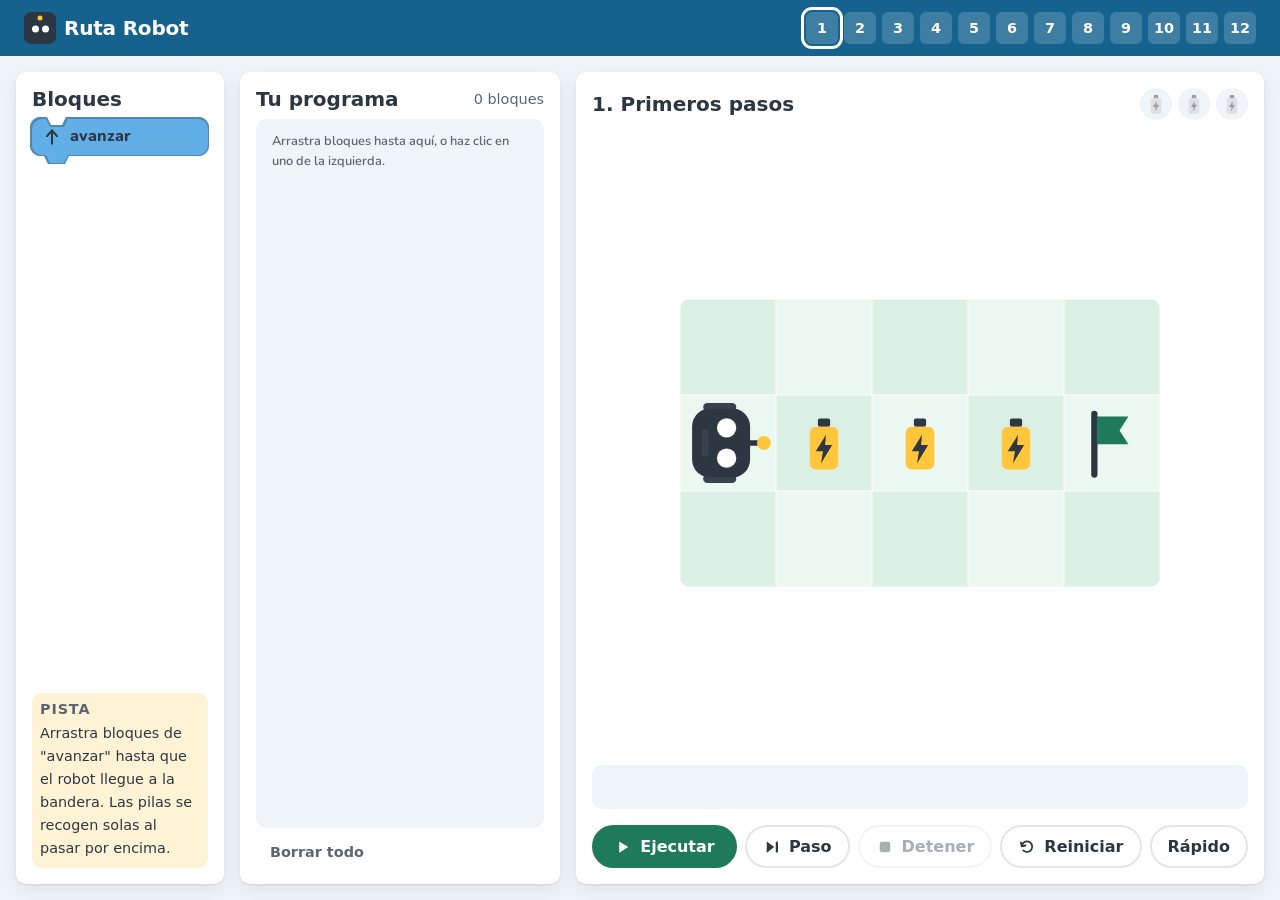
==== index.html @ 0d6e911e "Primera version de Ruta Robot Juego de programacion por bloques para 3o y 4o basico: el nino arma un" ====
<!doctype html>
<html lang="es-CL">
<head>
<meta charset="utf-8">
<meta name="viewport" content="width=device-width, initial-scale=1">
<title>Ruta Robot — robotes.org</title>
<meta name="description" content="Juego de programación por bloques para 3º y 4º básico: guía al robot hasta la bandera.">
<link rel="icon" href="assets/logo/favicon.svg" type="image/svg+xml">
<link rel="stylesheet" href="assets/tokens.css">
<link rel="stylesheet" href="styles.css">
</head>
<body>

<header class="topbar">
  <div class="brand">
    <svg class="brand-mark" viewBox="0 0 64 64" aria-hidden="true">
      <rect width="64" height="64" rx="14" fill="var(--game-ink)"/>
      <circle cx="23" cy="34" r="7" fill="var(--game-paper)"/>
      <circle cx="43" cy="34" r="7" fill="var(--game-paper)"/>
      <circle cx="32" cy="12" r="5" fill="var(--game-spark)"/>
    </svg>
    <span class="brand-name">Ruta Robot</span>
  </div>
  <nav class="levels" id="level-nav" aria-label="Niveles"></nav>
</header>

<main class="stage">

  <section class="panel palette-panel">
    <h2 class="panel-title">Bloques</h2>
    <div class="palette" id="palette"></div>
    <div class="hint">
      <h3 class="hint-title">Pista</h3>
      <p class="hint-text" id="hint"></p>
    </div>
  </section>

  <section class="panel program-panel">
    <h2 class="panel-title">
      Tu programa
      <span class="counter" id="counter"></span>
    </h2>
    <div class="program" id="program" aria-label="Programa del robot"></div>
    <button class="btn btn-quiet" id="clear-btn" type="button">Borrar todo</button>
  </section>

  <section class="panel board-panel">
    <h2 class="panel-title">
      <span id="level-title"></span>
      <span class="batteries" id="batteries"></span>
    </h2>
    <div class="board-wrap">
      <div class="board" id="board"></div>
    </div>
    <p class="status" id="status" role="status"></p>
    <div class="controls">
      <button class="btn btn-run" id="run-btn" type="button">
        <svg class="btn-icon" viewBox="0 0 24 24" aria-hidden="true"><path d="M7 4.5 L19 12 L7 19.5 Z"/></svg>
        Ejecutar
      </button>
      <button class="btn" id="step-btn" type="button" title="Ejecuta un bloque y espera">
        <svg class="btn-icon" viewBox="0 0 24 24" aria-hidden="true"><path d="M5 4.5 L15 12 L5 19.5 Z"/><rect x="17" y="4.5" width="3" height="15" rx="1.5"/></svg>
        Paso
      </button>
      <button class="btn" id="stop-btn" type="button" title="Detiene el robot donde va">
        <svg class="btn-icon" viewBox="0 0 24 24" aria-hidden="true"><rect x="5" y="5" width="14" height="14" rx="3"/></svg>
        Detener
      </button>
      <button class="btn" id="reset-btn" type="button" title="Devuelve el robot al inicio">
        <svg class="btn-icon" viewBox="0 0 24 24" aria-hidden="true" fill="none" stroke="currentColor" stroke-width="2.4" stroke-linecap="round" stroke-linejoin="round"><path d="M5 11 A7 7 0 1 1 7 16.5 M4 6 L5 11 L10 10"/></svg>
        Reiniciar
      </button>
      <button class="btn btn-speed" id="speed-btn" type="button" aria-pressed="false">Rápido</button>
    </div>
  </section>

</main>

<div class="overlay" id="overlay" hidden>
  <div class="dialog" role="dialog" aria-modal="true" aria-labelledby="dialog-title">
    <h2 class="dialog-title" id="dialog-title">¡Lo lograste!</h2>
    <div class="stars" id="dialog-stars"></div>
    <p class="dialog-text" id="dialog-text"></p>
    <div class="dialog-actions">
      <button class="btn btn-quiet" id="again-btn" type="button">Jugar de nuevo</button>
      <button class="btn btn-run" id="next-btn" type="button">Siguiente nivel</button>
    </div>
  </div>
</div>

<script src="src/levels.js"></script>
<script src="src/board.js"></script>
<script src="src/editor.js"></script>
<script src="src/runner.js"></script>
<script src="src/game.js"></script>
</body>
</html>
---- assets/tokens.css ----
/* robotes.org — tokens de marca v1
   Fuente de verdad de color, tipografía y espaciado.
   Copiar este archivo a cualquier repo nuevo antes de escribir CSS propio. */

:root {
  /* --- Color: marca --- */
  --rb-pizarra: #2c3742;      /* tinta institucional: titulares, texto, fondos oscuros */
  --rb-pizarra-alta: #38434f; /* superficie elevada sobre Pizarra: tarjetas, degradados, barras */
  --rb-azul-taller: #15628f;  /* primario de acción: links, botones, énfasis */
  --rb-amarillo-chispa: #ffc53d; /* acento. Nunca como texto sobre blanco */
  --rb-verde-bosque: #1e7a5a; /* apoyo: estados de éxito, naturaleza, datos */

  /* --- Color: neutros --- */
  --rb-blanco: #ffffff;
  --rb-papel: #f5f6f4;   /* fondo cálido por defecto de documentos */
  --rb-niebla: #e3e6e4;  /* bordes, separadores, superficies */
  --rb-grafito: #5b6670; /* texto secundario sobre fondos claros */
  --rb-bruma: #c3cad1;   /* texto secundario sobre fondos oscuros */
  --rb-carbon: #12181d;  /* texto sobre fondos claros cuando no se usa azul */

  /* --- Color: tintas de taller ---
     Sólo para material dirigido a los niños del taller: el juego, fichas de
     actividad, diplomas. No entran en material institucional ni comercial.
     Son la paleta de marca subida de luz, no colores nuevos: el azul sigue
     siendo el del lago y el naranja es el amarillo de la chispa encendido.
     Todas están medidas para llevar texto Pizarra encima (ver manual §3.7). */
  --rb-azul-juego: #62aee6;    /* elementos que el niño manipula: bloques de movimiento */
  --rb-naranja-juego: #ef8b3c; /* segunda familia de piezas: repeticiones, control */
  --rb-piedra: #5f7183;        /* obstáculos y muros; Pizarra es demasiado dura para un juego */

  /* Fondos pastel. Nunca llevan texto pequeño encima que no sea Pizarra o Grafito. */
  --rb-cielo: #dceefa;
  --rb-menta: #daf0e5;
  --rb-crema: #fff3d6;
  --rb-durazno: #ffe3ce;
  --rb-nube: #eef4f8;

  /* --- Roles semánticos (usar estos en el CSS de cada proyecto) --- */
  --rb-fondo: var(--rb-blanco);
  --rb-fondo-alt: var(--rb-papel);
  --rb-texto: var(--rb-pizarra);
  --rb-texto-suave: var(--rb-grafito);
  --rb-borde: var(--rb-niebla);
  --rb-link: var(--rb-azul-taller);
  --rb-acento: var(--rb-amarillo-chispa);

  /* --- Tipografía --- */
  --rb-font-titulo: "Space Grotesk", "Segoe UI", system-ui, -apple-system, sans-serif;
  --rb-font-texto: "Inter", "Segoe UI", system-ui, -apple-system, sans-serif;
  --rb-font-mono: "JetBrains Mono", "Cascadia Code", Consolas, monospace;

  /* Escala tipográfica (razón 1.25, base 16px) */
  --rb-text-xs: 0.8rem;
  --rb-text-sm: 0.9rem;
  --rb-text-base: 1rem;
  --rb-text-lg: 1.25rem;
  --rb-text-xl: 1.563rem;
  --rb-text-2xl: 1.953rem;
  --rb-text-3xl: 2.441rem;
  --rb-text-4xl: 3.052rem;

  --rb-leading-titulo: 1.15;
  --rb-leading-texto: 1.6;

  /* --- Espaciado (base 8px) --- */
  --rb-space-1: 0.5rem;
  --rb-space-2: 1rem;
  --rb-space-3: 1.5rem;
  --rb-space-4: 2rem;
  --rb-space-6: 3rem;
  --rb-space-8: 4rem;

  /* --- Forma --- */
  --rb-radio: 10px;      /* mismo radio que la cabeza del isotipo */
  --rb-radio-sm: 6px;
  --rb-borde-ancho: 1px;
  --rb-medida: 68ch;     /* ancho máximo de línea de lectura */
}

/* Modo oscuro: sólo para pantallas de proyección y presentaciones.
   Los documentos impresos usan siempre el modo claro. */
@media (prefers-color-scheme: dark) {
  :root {
    --rb-fondo: var(--rb-pizarra);
    --rb-fondo-alt: var(--rb-pizarra-alta);
    --rb-texto: #eef2f5;
    --rb-texto-suave: var(--rb-bruma);
    --rb-borde: #45515d;
    --rb-link: #7cc0e8; /* el azul taller no tiene contraste suficiente sobre pizarra */
  }
}
---- styles.css ----
/* Ruta Robot — all the styles for the game.
   Colours come from assets/tokens.css. No hex values live here: a colour that is
   missing is added to ~/marca/assets/tokens.css first and copied over.

   This page uses the "tintas de taller" family (`~/marca/manual/03-color.md` §3.7),
   the pastel side of the brand reserved for material aimed at the children. The rule
   that comes with it: text on those tints is always Pizarra, never white — they are
   light, and white on them does not clear 2.5:1.

   The page is pinned light on purpose. It is projected and played in a classroom, and a
   child's laptop set to dark mode should not repaint the board (same reason as
   `website`, §3.6). That is why this file aliases the raw tokens instead of the semantic
   --rb-fondo / --rb-texto roles, which flip with prefers-color-scheme. */

/* Nunito, self-hosted: rounded and made for children's reading, and the closest thing
   to how a Scratch block feels. It is a variable font, so this one 39 KB file covers
   every weight. Only the latin subset ships — the unicode-range below sends anything
   outside it to the fallback stack instead of downloading more.

   Self-hosted and not from a CDN on purpose: this game has to open from a pendrive in a
   school with no connection. Licence in assets/fonts/OFL.txt (SIL OFL). */
@font-face {
  font-family: 'Nunito';
  font-style: normal;
  font-weight: 400 900;
  font-display: swap;
  src: url('assets/fonts/nunito-latin.woff2') format('woff2');
  unicode-range: U+0000-00FF, U+0131, U+0152-0153, U+02BB-02BC, U+02C6, U+02DA, U+02DC,
    U+0304, U+0308, U+0329, U+2000-206F, U+20AC, U+2122, U+2191, U+2193, U+2212, U+2215,
    U+FEFF, U+FFFD;
}

:root {
  /* Blocks only. The rest of the page keeps the brand's own type stack. */
  --game-font-block: 'Nunito', var(--rb-font-titulo);

  --game-ink: var(--rb-pizarra);
  --game-ink-soft: var(--rb-pizarra-alta);
  --game-muted: var(--rb-grafito);

  --game-page: var(--rb-nube);
  --game-surface: var(--rb-blanco);
  --game-line: var(--rb-niebla);
  --game-chrome: var(--rb-azul-taller);

  --game-move: var(--rb-azul-juego);      /* movement blocks */
  --game-loop: var(--rb-naranja-juego);   /* repeat blocks */

  /* Each piece is outlined in its own colour taken down towards Pizarra. Derived with
     color-mix instead of two more hand-written hex values, so the outline follows the
     block colour if the tokens ever change. A browser too old for color-mix simply
     draws no outline, which is a fine thing to lose. */
  --edge-move: color-mix(in srgb, var(--rb-azul-juego) 68%, var(--rb-pizarra));
  --edge-loop: color-mix(in srgb, var(--rb-naranja-juego) 68%, var(--rb-pizarra));
  --game-wall: var(--rb-piedra);
  --game-floor: var(--rb-menta);
  --game-spark: var(--rb-amarillo-chispa);
  --game-go: var(--rb-verde-bosque);

  --game-topbar: 3.5rem;
  --game-shadow: 0 1px 2px rgba(18, 24, 29, .1), 0 6px 18px rgba(18, 24, 29, .07);

  /* Puzzle-piece geometry. `notch-top` and `notch-bottom` are the left edge of the
     bump; they differ only on a `repetir` head, whose bump has to line up with the
     blocks indented inside it. */
  --notch-h: 8px;
  --notch-top: 14px;
  --notch-bottom: 14px;
  --piece-radius: 10px;

  /* `polygon()` draws straight lines only, so a rounded corner is three extra points
     along the quarter circle — at 22.5°, 45° and 67.5°. These are the offsets from the
     corner, as fractions of the radius: 1-cos(a) and 1-sin(a). Used in pairs, one as x
     and the other as y, they trace an arc smooth enough that nobody sees the seams. */
  --r1: calc(var(--piece-radius) * .0761);
  --r2: calc(var(--piece-radius) * .2929);
  --r3: calc(var(--piece-radius) * .6173);
}

* { box-sizing: border-box; }

html, body { height: 100%; margin: 0; }

body {
  display: flex;
  flex-direction: column;
  background: var(--game-page);
  color: var(--game-ink);
  font-family: var(--rb-font-texto);
  font-size: var(--rb-text-base);
  line-height: var(--rb-leading-texto);
  -webkit-font-smoothing: antialiased;
}

h2, h3 {
  font-family: var(--rb-font-titulo);
  line-height: var(--rb-leading-titulo);
  margin: 0;
}

/* ---------- top bar ---------- */

.topbar {
  flex: none;
  height: var(--game-topbar);
  display: flex;
  align-items: center;
  gap: var(--rb-space-3);
  padding: 0 var(--rb-space-3);
  background: var(--game-chrome);
  color: var(--rb-blanco);
}

.brand { display: flex; align-items: center; gap: var(--rb-space-1); }

.brand-mark {
  width: 2rem;
  height: 2rem;
  /* The plate sits on Azul Taller, where the brand's own Pizarra would go muddy. */
  --game-ink: var(--rb-pizarra);
  --game-paper: var(--rb-blanco);
}

.brand-name {
  font-family: var(--rb-font-titulo);
  font-size: var(--rb-text-lg);
  font-weight: 700;
  letter-spacing: -.01em;
}

.levels { display: flex; flex-wrap: wrap; gap: .375rem; margin-left: auto; }

.level-btn {
  width: 2rem;
  height: 2rem;
  border: 0;
  border-radius: var(--rb-radio-sm);
  background: rgba(255, 255, 255, .18);
  color: var(--rb-blanco);
  font-family: var(--rb-font-titulo);
  font-size: var(--rb-text-sm);
  font-weight: 700;
  cursor: pointer;
}

.level-btn:hover:not(:disabled) { background: rgba(255, 255, 255, .34); }
.level-btn.is-done { background: var(--rb-blanco); color: var(--game-chrome); }
/* Yellow means reward, so it belongs to the levels finished with all three batteries. */
.level-btn.is-perfect { background: var(--game-spark); color: var(--game-ink); }
.level-btn.is-current { outline: 3px solid var(--rb-blanco); outline-offset: 2px; }
.level-btn.is-locked { opacity: .35; cursor: not-allowed; }

/* ---------- layout ---------- */

.stage {
  flex: 1;
  min-height: 0;
  display: grid;
  grid-template-columns: 13rem 20rem 1fr;
  gap: var(--rb-space-2);
  padding: var(--rb-space-2);
}

.panel {
  min-height: 0;
  display: flex;
  flex-direction: column;
  gap: var(--rb-space-1);
  background: var(--game-surface);
  border-radius: var(--rb-radio);
  padding: var(--rb-space-2);
  box-shadow: var(--game-shadow);
}

.panel-title {
  display: flex;
  align-items: center;
  gap: var(--rb-space-1);
  font-size: var(--rb-text-lg);
}

.counter {
  margin-left: auto;
  font-family: var(--rb-font-texto);
  font-size: var(--rb-text-sm);
  font-weight: 400;
  color: var(--game-muted);
}

.counter.is-full { color: var(--game-loop); font-weight: 700; }

/* Battery pips beside the level name: three empty sockets that fill as they are
   collected. They have to read as "three to find" from across the room, so the empty
   state is a visible socket, not a faded icon. */
.batteries { margin-left: auto; display: flex; gap: .375rem; }

.pip-slot {
  width: 2rem;
  height: 2rem;
  display: grid;
  place-items: center;
  border-radius: 50%;
  background: var(--game-page);
  transition: background .25s ease, transform .25s ease;
}

.pip-slot .pip {
  width: 1.5rem;
  height: 1.5rem;
  display: block;
  opacity: .45;
  filter: grayscale(1);
  transition: opacity .25s ease, filter .25s ease;
}

.pip-slot.is-on { background: var(--rb-crema); transform: scale(1.06); }
.pip-slot.is-on .pip { opacity: 1; filter: none; }

/* ---------- blocks ---------- */

.palette { display: flex; flex-direction: column; gap: .625rem; }

/* Palette pieces are loose parts, not a stack: they keep their bump but not the
   negative margin that makes blocks in the program click into each other. */
.palette .block { margin-bottom: 0; }

/* Every block is cut to a puzzle-piece silhouette: a notch on top and a bump below,
   so a stack reads as pieces that click together the way Scratch does. The bump lives
   inside the box (that is what the extra bottom padding is for) and the negative
   bottom margin pulls the next block up until its notch swallows it.

   The shape and its colour live on the `.piece` layers behind the text, not on the block
   itself. A `border` cannot work here — clip-path cuts it off along with everything else
   — so the outline is four chained drop-shadows that follow the cut silhouette.
   `z-index: 0` gives the block its own stacking context so the piece stays above the
   panel background instead of falling behind it. */
.block {
  position: relative;
  z-index: 0;
  display: flex;
  align-items: center;
  gap: .5rem;
  width: 100%;
  padding: .5rem .625rem calc(.5rem + var(--notch-h));
  margin-bottom: calc(var(--notch-h) * -1);
  border: 0;
  background: transparent;
  --piece-color: var(--game-move);
  --piece-edge: var(--edge-move);
  color: var(--game-ink);
  font-family: var(--game-font-block);
  font-size: var(--rb-text-base);
  font-weight: 800;
  line-height: 1.2;
  text-align: left;
  cursor: grab;
  touch-action: none;              /* pointer events drive the drag, not scrolling */
  user-select: none;
}

/* The outline layer. CSS applies clip-path *after* filter, so these have to be two
   elements: put both on one and the silhouette clips away its own outline. */
.piece {
  position: absolute;
  inset: 0;
  z-index: -1;
  filter:
    drop-shadow(1.5px 0 0 var(--piece-edge))
    drop-shadow(-1.5px 0 0 var(--piece-edge))
    drop-shadow(0 1.5px 0 var(--piece-edge))
    drop-shadow(0 -1.5px 0 var(--piece-edge));
}

.piece-face {
  position: absolute;
  inset: 0;
  background: var(--piece-color);
}

/* The head and the foot are two ends of one C, so neither draws the edge that faces the
   body — otherwise a dark line cuts across the middle of the piece. */
.block-head > .piece {
  filter:
    drop-shadow(1.5px 0 0 var(--piece-edge))
    drop-shadow(-1.5px 0 0 var(--piece-edge))
    drop-shadow(0 -1.5px 0 var(--piece-edge));
}

.block-foot > .piece {
  filter:
    drop-shadow(1.5px 0 0 var(--piece-edge))
    drop-shadow(-1.5px 0 0 var(--piece-edge))
    drop-shadow(0 1.5px 0 var(--piece-edge));
}

.block > .piece > .piece-face {
  clip-path: polygon(
    /* top-left corner */
    0 var(--piece-radius),
    var(--r1) var(--r3),
    var(--r2) var(--r2),
    var(--r3) var(--r1),
    var(--piece-radius) 0,
    /* the notch this block's neighbour above drops its bump into */
    var(--notch-top) 0,
    calc(var(--notch-top) + 4px) var(--notch-h),
    calc(var(--notch-top) + 18px) var(--notch-h),
    calc(var(--notch-top) + 22px) 0,
    /* top-right corner */
    calc(100% - var(--piece-radius)) 0,
    calc(100% - var(--r3)) var(--r1),
    calc(100% - var(--r2)) var(--r2),
    calc(100% - var(--r1)) var(--r3),
    100% var(--piece-radius),
    /* bottom-right corner */
    100% calc(100% - var(--notch-h) - var(--piece-radius)),
    calc(100% - var(--r1)) calc(100% - var(--notch-h) - var(--r3)),
    calc(100% - var(--r2)) calc(100% - var(--notch-h) - var(--r2)),
    calc(100% - var(--r3)) calc(100% - var(--notch-h) - var(--r1)),
    calc(100% - var(--piece-radius)) calc(100% - var(--notch-h)),
    /* the bump */
    calc(var(--notch-bottom) + 22px) calc(100% - var(--notch-h)),
    calc(var(--notch-bottom) + 18px) 100%,
    calc(var(--notch-bottom) + 4px) 100%,
    var(--notch-bottom) calc(100% - var(--notch-h)),
    /* bottom-left corner */
    var(--piece-radius) calc(100% - var(--notch-h)),
    var(--r3) calc(100% - var(--notch-h) - var(--r1)),
    var(--r2) calc(100% - var(--notch-h) - var(--r2)),
    var(--r1) calc(100% - var(--notch-h) - var(--r3)),
    0 calc(100% - var(--notch-h) - var(--piece-radius))
  );
}

.block-loop { --piece-color: var(--game-loop); --piece-edge: var(--edge-loop); }
.block:active { cursor: grabbing; }
.block.is-source:hover { filter: brightness(1.06); }

.block-icon {
  flex: none;
  width: 1.25rem;
  height: 1.25rem;
  fill: none;
  stroke: currentColor;
  stroke-width: 2.4;
  stroke-linecap: round;
  stroke-linejoin: round;
}

.block-label { flex: 1; }
.block-label-tail { flex: none; }

.block-remove {
  flex: none;
  width: 1.25rem;
  height: 1.25rem;
  padding: 0;
  border: 0;
  border-radius: 50%;
  background: rgba(18, 24, 29, .16);
  color: inherit;
  font-size: var(--rb-text-sm);
  font-weight: 700;
  line-height: 1;
  cursor: pointer;
  opacity: 0;
}

.block:hover > .block-remove,
.block:hover > .block-head > .block-remove { opacity: 1; }
.block-remove:hover { background: rgba(18, 24, 29, .3); }

/* `repeat` is drawn as a head, an indented body and a foot — the C shape of Scratch.
   The head's bump is pushed right so it lands over the blocks nested inside. */
.block-container {
  display: block;
  padding: 0;
  margin-bottom: calc(var(--notch-h) * -1);
  background: transparent;
}

/* The C is three pieces, so the shape layers belong to the head and the foot. The
   container itself draws nothing — and must not swallow their `absolute` positioning. */
.block-container > .piece { display: none; }

.block-head {
  position: relative;
  z-index: 0;
  display: flex;
  align-items: center;
  gap: .5rem;
  padding: .5rem .625rem;
  background: transparent;
  font-family: var(--game-font-block);
  font-weight: 800;
}

.block-head > .piece > .piece-face {
  clip-path: polygon(
    0 var(--piece-radius),
    var(--r1) var(--r3),
    var(--r2) var(--r2),
    var(--r3) var(--r1),
    var(--piece-radius) 0,
    var(--notch-top) 0,
    calc(var(--notch-top) + 4px) var(--notch-h),
    calc(var(--notch-top) + 18px) var(--notch-h),
    calc(var(--notch-top) + 22px) 0,
    calc(100% - var(--piece-radius)) 0,
    calc(100% - var(--r3)) var(--r1),
    calc(100% - var(--r2)) var(--r2),
    calc(100% - var(--r1)) var(--r3),
    100% var(--piece-radius),
    100% 100%,
    0 100%
  );
}

/* The body is a plain rectangle, so here the outline can be a real border. Only the
   sides: the head and the foot close the shape above and below. */
.block-body {
  min-height: 2.5rem;
  padding: .5rem .25rem .25rem 1rem;
  background: var(--piece-color);
  border-left: 1.5px solid var(--piece-edge);
  border-right: 1.5px solid var(--piece-edge);
  display: flex;
  flex-direction: column;
}

.block-foot {
  position: relative;
  z-index: 0;
  height: 1.125rem;
  background: transparent;
}

.block-foot > .piece > .piece-face {
  clip-path: polygon(
    0 0,
    100% 0,
    100% calc(100% - var(--notch-h) - var(--piece-radius)),
    calc(100% - var(--r1)) calc(100% - var(--notch-h) - var(--r3)),
    calc(100% - var(--r2)) calc(100% - var(--notch-h) - var(--r2)),
    calc(100% - var(--r3)) calc(100% - var(--notch-h) - var(--r1)),
    calc(100% - var(--piece-radius)) calc(100% - var(--notch-h)),
    calc(var(--notch-bottom) + 22px) calc(100% - var(--notch-h)),
    calc(var(--notch-bottom) + 18px) 100%,
    calc(var(--notch-bottom) + 4px) 100%,
    var(--notch-bottom) calc(100% - var(--notch-h)),
    var(--piece-radius) calc(100% - var(--notch-h)),
    var(--r3) calc(100% - var(--notch-h) - var(--r1)),
    var(--r2) calc(100% - var(--notch-h) - var(--r2)),
    var(--r1) calc(100% - var(--notch-h) - var(--r3)),
    0 calc(100% - var(--notch-h) - var(--piece-radius))
  );
}

.block-empty, .program-empty {
  margin: 0;
  padding: .25rem .5rem;
  color: var(--game-ink);
  font-family: var(--game-font-block);
  font-size: var(--rb-text-xs);
  font-weight: 600;
  opacity: .7;
}

.program-empty { color: var(--game-muted); opacity: 1; }

.times {
  flex: none;
  display: flex;
  align-items: center;
  gap: .25rem;
  padding: .125rem;
  border-radius: 999px;
  background: rgba(255, 255, 255, .5);
}

.times-btn {
  width: 1.375rem;
  height: 1.375rem;
  padding: 0;
  border: 0;
  border-radius: 50%;
  background: rgba(255, 255, 255, .75);
  color: var(--game-ink);
  font-size: var(--rb-text-base);
  font-weight: 700;
  line-height: 1;
  cursor: pointer;
}

.times-btn:hover { background: var(--rb-blanco); }

.times-value {
  min-width: 1.25rem;
  text-align: center;
  font-family: var(--rb-font-mono);
  font-size: var(--rb-text-base);
  font-weight: 700;
}

/* ---------- program ---------- */

.program {
  flex: 1;
  min-height: 0;
  overflow-y: auto;
  display: flex;
  flex-direction: column;
  padding: .5rem .5rem calc(.5rem + var(--notch-h));
  border-radius: var(--rb-radio);
  background: var(--game-page);
}

.program.is-locked, .palette.is-locked { opacity: .8; pointer-events: none; }
.block.is-dragging { opacity: .3; }

/* clip-path cuts off outlines and box-shadows, so the running piece is marked with a
   drop-shadow halo, which follows the silhouette instead of the box. */
@keyframes piece-glow {
  0%, 100% { filter: drop-shadow(0 0 2px var(--game-spark)) drop-shadow(0 0 5px var(--game-spark)); }
  50% { filter: drop-shadow(0 0 3px var(--game-spark)) drop-shadow(0 0 10px var(--game-spark)) brightness(1.08); }
}

.block.is-running { animation: piece-glow .9s ease-in-out infinite; }
.block.is-running > .block-head { filter: brightness(1.08); }

.drag-ghost {
  position: fixed;
  z-index: 20;
  width: 11rem;
  margin: 0;
  transform: translate(-50%, -50%) rotate(-3deg);
  filter: drop-shadow(0 6px 10px rgba(18, 24, 29, .3));
  pointer-events: none;
  opacity: .95;
}

/* Negative margins cancel its own height: the indicator marks a position without
   taking up space, so nothing below it shifts while the block is being dragged. */
.drop-line {
  height: 6px;
  margin: -3px 0;
  border-radius: 3px;
  background: var(--game-ink);
}

/* ---------- board ---------- */

.board-panel { gap: var(--rb-space-2); }

.board-wrap {
  flex: 1;
  min-height: 0;
  display: grid;
  place-items: center;
}

.board {
  position: relative;
  --cell: 3rem;
  width: calc(var(--cell) * var(--cols));
  height: calc(var(--cell) * var(--rows));
  padding: 0;
  border-radius: var(--rb-radio);
  background: var(--game-floor);
}

.floor {
  display: grid;
  grid-template-columns: repeat(var(--cols), var(--cell));
  grid-template-rows: repeat(var(--rows), var(--cell));
  border-radius: inherit;
  overflow: hidden;
}

/* One floor colour, checkered only in lightness. Two different hues read as two
   different terrains, and a child asks whether the blue squares are water. */
.cell { border: 1px solid rgba(255, 255, 255, .5); }
.cell-alt { background: rgba(255, 255, 255, .45); }

/* Rounded walls read as building blocks rather than as holes in the floor. */
.cell-wall {
  background: var(--game-wall);
  border: 2px solid var(--game-floor);
  border-radius: 6px;
}

.sprite {
  position: absolute;
  top: 0;
  left: 0;
  width: var(--cell);
  height: var(--cell);
  transform: translate(calc(var(--x) * var(--cell)), calc(var(--y) * var(--cell)));
}

.sprite svg { width: 100%; height: 100%; display: block; }

/* Padding goes on the svg, never on the .sprite: a percentage padding resolves against
   the *board's* width, so 12% on a sprite was wider than a whole cell and collapsed the
   drawing to nothing. That is how the batteries went missing. */
.goal svg { padding: 8%; }
.battery svg { padding: 16%; }

.robot { z-index: 3; transition: transform .3s ease-in-out; }

.robot-inner {
  width: 100%;
  height: 100%;
  transform: rotate(var(--spin, 0deg));
  transition: transform .3s ease-in-out;
}

.robot-svg { padding: 4%; }
.robot-body { fill: var(--game-ink); }
.robot-wheel { fill: var(--game-ink-soft); }
.robot-eye { fill: var(--rb-blanco); }
.robot-mouth { fill: var(--game-ink-soft); }
.robot-spark { fill: var(--game-spark); }
.robot-antenna { stroke: var(--game-ink); }

/* -Y in the robot's own rotated frame is always "forward", whatever the heading. */
@keyframes robot-bump {
  0%, 100% { transform: rotate(var(--spin, 0deg)) translateY(0); }
  45% { transform: rotate(var(--spin, 0deg)) translateY(-22%); }
}

.robot.is-bumping .robot-inner { animation: robot-bump .38s ease-out; }

@keyframes robot-cheer {
  0%, 100% { transform: rotate(var(--spin, 0deg)) scale(1); }
  40% { transform: rotate(var(--spin, 0deg)) scale(1.16); }
}

.robot.is-happy .robot-inner { animation: robot-cheer .5s ease-in-out 2; }

.goal { z-index: 1; }
.goal-pole { stroke: var(--game-ink); }
.goal-cloth { fill: var(--game-go); }
.goal.is-reached .goal-cloth { fill: var(--game-spark); }

.battery { z-index: 2; transition: transform .25s ease, opacity .25s ease; }
.battery-body { fill: var(--game-spark); }
.battery-cap { fill: var(--game-ink); }
.battery-bolt { fill: var(--game-ink); }

.battery.is-taken {
  transform: translate(calc(var(--x) * var(--cell)), calc(var(--y) * var(--cell))) scale(.2);
  opacity: 0;
}

/* ---------- controls ---------- */

.controls { display: flex; gap: var(--rb-space-1); flex-wrap: wrap; }

.btn {
  display: inline-flex;
  align-items: center;
  justify-content: center;
  gap: .5rem;
  padding: .625rem 1rem;
  border: 2px solid var(--game-line);
  border-radius: 999px;
  background: var(--game-surface);
  color: var(--game-ink);
  font-family: var(--rb-font-titulo);
  font-size: var(--rb-text-base);
  font-weight: 700;
  cursor: pointer;
}

.btn:hover:not(:disabled) { border-color: var(--game-ink); }
.btn:disabled { opacity: .4; cursor: not-allowed; }

.btn-icon { width: 1.125rem; height: 1.125rem; flex: none; fill: currentColor; }
#stop-btn:not(:disabled) .btn-icon { fill: var(--rb-naranja-juego); }
/* The reset arrow is drawn as a stroke, and the fill above would flood the arc. */
#reset-btn .btn-icon { fill: none; }

.btn-run {
  flex: 1;
  background: var(--game-go);
  border-color: var(--game-go);
  color: var(--rb-blanco);
}

.btn-run:hover:not(:disabled) { filter: brightness(1.1); border-color: var(--game-go); }

.btn-quiet {
  align-self: flex-start;
  padding: .375rem .75rem;
  border-color: transparent;
  font-size: var(--rb-text-sm);
  color: var(--game-muted);
}

.status {
  min-height: 2.75rem;
  margin: 0;
  padding: .5rem .75rem;
  border-radius: var(--rb-radio);
  background: var(--game-page);
  color: var(--game-muted);
  font-size: var(--rb-text-sm);
}

.status-warn { background: var(--rb-durazno); color: var(--game-ink); font-weight: 600; }
.status-win { background: var(--rb-menta); color: var(--game-ink); font-weight: 600; }

/* ---------- hint ---------- */

.hint {
  margin-top: auto;
  padding: var(--rb-space-1);
  border-radius: var(--rb-radio);
  background: var(--rb-crema);
}

.hint-title {
  font-size: var(--rb-text-sm);
  text-transform: uppercase;
  letter-spacing: .06em;
  color: var(--game-muted);
}

.hint-text { margin: .25rem 0 0; font-size: var(--rb-text-sm); }

/* ---------- win dialog ---------- */

.overlay {
  position: fixed;
  inset: 0;
  z-index: 30;
  display: grid;
  place-items: center;
  padding: var(--rb-space-2);
  background: rgba(18, 24, 29, .5);
}

.overlay[hidden] { display: none; }

.dialog {
  width: min(26rem, 100%);
  padding: var(--rb-space-4);
  border-radius: var(--rb-radio);
  background: var(--game-surface);
  box-shadow: var(--game-shadow);
  text-align: center;
}

.dialog-title { font-size: var(--rb-text-2xl); }

.stars { display: flex; justify-content: center; gap: .5rem; margin: var(--rb-space-2) 0; }
.star { width: 3rem; height: 3rem; fill: var(--game-line); }
.star.is-on { fill: var(--game-spark); }

.dialog-text { margin: 0 0 var(--rb-space-3); color: var(--game-muted); }
.dialog-actions { display: flex; gap: var(--rb-space-1); justify-content: center; }

/* ---------- narrow screens ---------- */

@media (max-width: 60rem) {
  body { height: auto; }
  .stage { grid-template-columns: 1fr; }
  .palette { flex-direction: row; flex-wrap: wrap; }
  .palette .block { width: auto; flex: 1 1 8rem; }
  .program { min-height: 12rem; }
  .board-wrap { min-height: 16rem; }
}

@media (prefers-reduced-motion: reduce) {
  .robot, .robot-inner, .battery, .pip-slot { transition-duration: .01ms; }
  .robot.is-bumping .robot-inner,
  .robot.is-happy .robot-inner,
  .block.is-running { animation: none; }
  .block.is-running { filter: drop-shadow(0 0 4px var(--game-spark)); }
}
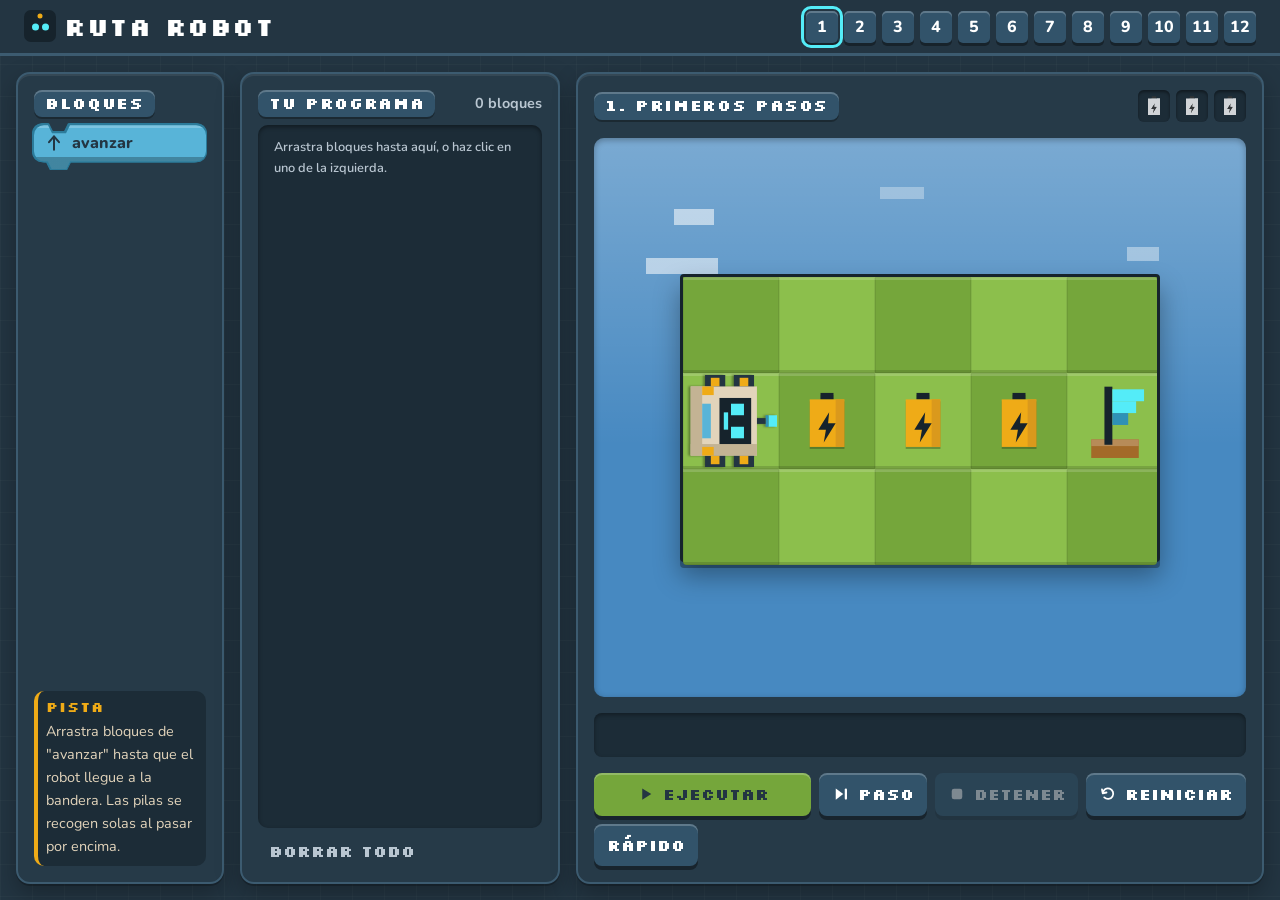
==== commit a478907b: "Viste el juego con el concepto de Rovi Aplica el concept art de assets/rovi-concept.png: mundo de cu" ====
--- a/index.html
+++ b/index.html
@@ -27,7 +27,7 @@
 <main class="stage">
 
   <section class="panel palette-panel">
-    <h2 class="panel-title">Bloques</h2>
+    <h2 class="panel-title"><span class="chip">Bloques</span></h2>
     <div class="palette" id="palette"></div>
     <div class="hint">
       <h3 class="hint-title">Pista</h3>
@@ -37,7 +37,7 @@
 
   <section class="panel program-panel">
     <h2 class="panel-title">
-      Tu programa
+      <span class="chip">Tu programa</span>
       <span class="counter" id="counter"></span>
     </h2>
     <div class="program" id="program" aria-label="Programa del robot"></div>
@@ -46,7 +46,7 @@
 
   <section class="panel board-panel">
     <h2 class="panel-title">
-      <span id="level-title"></span>
+      <span class="chip" id="level-title"></span>
       <span class="batteries" id="batteries"></span>
     </h2>
     <div class="board-wrap">
--- a/styles.css
+++ b/styles.css
@@ -1,16 +1,28 @@
 /* Ruta Robot — all the styles for the game.
-   Colours come from assets/tokens.css. No hex values live here: a colour that is
-   missing is added to ~/marca/assets/tokens.css first and copied over.
-
-   This page uses the "tintas de taller" family (`~/marca/manual/03-color.md` §3.7),
-   the pastel side of the brand reserved for material aimed at the children. The rule
-   that comes with it: text on those tints is always Pizarra, never white — they are
-   light, and white on them does not clear 2.5:1.
-
-   The page is pinned light on purpose. It is projected and played in a classroom, and a
-   child's laptop set to dark mode should not repaint the board (same reason as
-   `website`, §3.6). That is why this file aliases the raw tokens instead of the semantic
-   --rb-fondo / --rb-texto roles, which flip with prefers-color-scheme. */
+
+   This is the "Rovi" concept skin (`assets/rovi concept.png`): a voxel world seen from
+   above, dark navy chrome, cream and cyan robot, grass and stone blocks. The board keeps
+   its top-down grid — an isometric board would break the robot's rotation, the drag and
+   drop and every level map — so depth is faked the way a voxel game fakes it in a map
+   view: a light top edge and a dark bottom edge on every block.
+
+   COLOURS ARE THE ONE PLACE THIS BRANCH BREAKS THE HOUSE RULE. The rest of the repo
+   resolves every colour through the `--rb-*` tokens copied from ~/marca. The concept
+   arrives with its own palette, sampled from the artwork below, and it is not brand
+   material yet — so it lives here as `--rovi-*` instead of being written into the manual
+   on the strength of one image. If the concept is adopted, these eight swatches move to
+   ~/marca/assets/tokens.css as their own family and this block turns back into aliases.
+
+   Every pair below was measured; the ones that matter:
+     hueso on noche 8.66:1 · blanco on pizarra 11.8:1 · noche on sol 6.33:1
+     noche on agua-claro 5.38:1 · noche on pasto 4.38:1 · cian on noche 8.88:1
+   The raw concept blue (#2f91b6) only reaches 3.52:1 under the block text, which is why
+   the blocks are painted in its lighter face and outlined in the raw one.
+
+   The page has one fixed appearance and does not follow prefers-color-scheme. It is
+   played on a room full of laptops and projected at the front, and a child whose machine
+   is in dark mode must see the same board as everyone else. That is why nothing here
+   uses the semantic --rb-fondo / --rb-texto roles, which flip. */
 
 /* Nunito, self-hosted: rounded and made for children's reading, and the closest thing
    to how a Scratch block feels. It is a variable font, so this one 39 KB file covers
@@ -30,35 +42,94 @@
     U+FEFF, U+FFFD;
 }
 
+/* Silkscreen, the concept's pixel type — it is all but the specimen printed on the
+   concept sheet. It is for names and labels only: titles, buttons, level numbers, the
+   counter. Sentences a child has to read stay in Nunito, because the concept sets its
+   own body copy in a rounded sans for the same reason and a pixel font costs an eight
+   year old real reading speed over a full line.
+
+   Chosen over Pixelify Sans, which was tried first and looks closer to the concept's
+   title lettering, for one reason: its 5 is shaped like an S and its 7 like a 1. The
+   numbers on this page are the level a child is asked to open and the count inside a
+   `repetir`, and neither can be a guess. Silkscreen's lowercase is small caps, so
+   everything set in it comes out in capitals — which is what the concept does anyway.
+
+   Same latin subset treatment as Nunito, 7 KB, same offline reason. */
+@font-face {
+  font-family: 'Silkscreen';
+  font-style: normal;
+  font-weight: 700;
+  font-display: swap;
+  src: url('assets/fonts/silkscreen-latin.woff2') format('woff2');
+  unicode-range: U+0000-00FF, U+0131, U+0152-0153, U+02BB-02BC, U+02C6, U+02DA, U+02DC,
+    U+0304, U+0308, U+0329, U+2000-206F, U+20AC, U+2122, U+2191, U+2193, U+2212, U+2215,
+    U+FEFF, U+FFFD;
+}
+
 :root {
-  /* Blocks only. The rest of the page keeps the brand's own type stack. */
+  /* The eight swatches of the concept's "paleta de colores", sampled from the sheet. */
+  --rovi-hueso: #e2d4bb;      /* the robot's shell */
+  --rovi-piedra: #878782;     /* stone */
+  --rovi-noche: #233542;      /* the darkest navy — the page itself */
+  --rovi-pizarra: #263a48;    /* the navy the panels are cut from */
+  --rovi-agua: #2f91b6;       /* the concept blue */
+  --rovi-sol: #efab17;        /* amber: batteries, stars, rewards */
+  --rovi-tierra: #a36a29;     /* dirt */
+  --rovi-pasto: #75a63b;      /* grass */
+
+  /* Read off the artwork rather than the swatch row: the sky behind the world, the cyan
+     of Rovi's eyes and antenna, and the lighter face of each voxel block. */
+  --rovi-cielo: #4789c1;
+  --rovi-cian: #54ecf8;
+  --rovi-agua-claro: #58b4d8;
+  --rovi-pasto-claro: #8cbf4c;
+  /* The concept has no orange between its amber and its brown, and `repetir` needs one:
+     painting it in the amber would make the loop block the same colour as a battery, a
+     star and a finished level, and yellow on this page means reward. Mixed rather than
+     invented, so it stays inside the palette. Pizarra on it measures 4.74:1. */
+  --rovi-naranja: color-mix(in srgb, var(--rovi-sol) 62%, var(--rovi-tierra));
+  --rovi-hueso-sombra: #c3b394;
+  --rovi-tinta: #16232c;      /* the screen Rovi's face is drawn on */
+  --rovi-borde: #3c5b70;      /* the lit edge of a navy panel */
+  --rovi-humo: #b9c6d1;       /* secondary text on navy — 6.77:1 */
+
   --game-font-block: 'Nunito', var(--rb-font-titulo);
-
-  --game-ink: var(--rb-pizarra);
-  --game-ink-soft: var(--rb-pizarra-alta);
-  --game-muted: var(--rb-grafito);
-
-  --game-page: var(--rb-nube);
-  --game-surface: var(--rb-blanco);
-  --game-line: var(--rb-niebla);
-  --game-chrome: var(--rb-azul-taller);
-
-  --game-move: var(--rb-azul-juego);      /* movement blocks */
-  --game-loop: var(--rb-naranja-juego);   /* repeat blocks */
-
-  /* Each piece is outlined in its own colour taken down towards Pizarra. Derived with
-     color-mix instead of two more hand-written hex values, so the outline follows the
-     block colour if the tokens ever change. A browser too old for color-mix simply
-     draws no outline, which is a fine thing to lose. */
-  --edge-move: color-mix(in srgb, var(--rb-azul-juego) 68%, var(--rb-pizarra));
-  --edge-loop: color-mix(in srgb, var(--rb-naranja-juego) 68%, var(--rb-pizarra));
-  --game-wall: var(--rb-piedra);
-  --game-floor: var(--rb-menta);
-  --game-spark: var(--rb-amarillo-chispa);
-  --game-go: var(--rb-verde-bosque);
+  --game-font-pixel: 'Silkscreen', var(--rb-font-titulo);
+
+  --game-ink: var(--rovi-noche);        /* text that sits on a light or coloured face */
+  --game-paper: var(--rovi-hueso);      /* text that sits on navy */
+  --game-muted: var(--rovi-humo);
+
+  --game-page: var(--rovi-noche);
+  --game-surface: var(--rovi-pizarra);
+  --game-well: #1c2c37;                 /* pizarra pushed further down, for inner wells */
+  --game-line: var(--rovi-borde);
+  --game-chrome: var(--rovi-noche);
+  --game-chip: #32536a;
+
+  --game-move: var(--rovi-agua-claro);  /* movement blocks */
+  --game-loop: var(--rovi-naranja);     /* repeat blocks */
+
+  /* Each piece is outlined in its own colour taken down towards the navy. Derived with
+     color-mix instead of two more hand-written values, so the outline follows the block
+     colour. A browser too old for color-mix simply draws no outline, which is a fine
+     thing to lose. */
+  --edge-move: color-mix(in srgb, var(--rovi-agua) 76%, var(--rovi-noche));
+  --edge-loop: color-mix(in srgb, var(--rovi-naranja) 70%, var(--rovi-noche));
+
+  --game-wall: var(--rovi-piedra);
+  --game-floor: var(--rovi-pasto);
+  --game-spark: var(--rovi-sol);
+  --game-go: var(--rovi-pasto);
 
   --game-topbar: 3.5rem;
-  --game-shadow: 0 1px 2px rgba(18, 24, 29, .1), 0 6px 18px rgba(18, 24, 29, .07);
+  --game-shadow: 0 2px 0 rgba(0, 0, 0, .22), 0 10px 24px rgba(0, 0, 0, .28);
+
+  /* A voxel block is drawn, not modelled: a lit top edge and a shaded bottom edge on a
+     flat face is all it takes to read as a cube from above. Every block on this page
+     uses these two, at whatever depth suits its size. */
+  --face-lit: rgba(255, 255, 255, .22);
+  --face-dark: rgba(0, 0, 0, .26);
 
   /* Puzzle-piece geometry. `notch-top` and `notch-bottom` are the left edge of the
      bump; they differ only on a `repetir` head, whose bump has to line up with the
@@ -81,11 +152,18 @@
 
 html, body { height: 100%; margin: 0; }
 
+/* The page is the night side of the concept sheet: navy, with the faintest voxel grid
+   ruled over it so the background reads as a world made of cubes rather than as a dark
+   screen. */
 body {
   display: flex;
   flex-direction: column;
-  background: var(--game-page);
-  color: var(--game-ink);
+  background-color: var(--game-page);
+  background-image:
+    linear-gradient(rgba(255, 255, 255, .022) 1px, transparent 1px),
+    linear-gradient(90deg, rgba(255, 255, 255, .022) 1px, transparent 1px);
+  background-size: 2rem 2rem, 2rem 2rem;
+  color: var(--game-paper);
   font-family: var(--rb-font-texto);
   font-size: var(--rb-text-base);
   line-height: var(--rb-leading-texto);
@@ -108,7 +186,8 @@
   gap: var(--rb-space-3);
   padding: 0 var(--rb-space-3);
   background: var(--game-chrome);
-  color: var(--rb-blanco);
+  border-bottom: 3px solid var(--rovi-borde);
+  color: var(--game-paper);
 }
 
 .brand { display: flex; align-items: center; gap: var(--rb-space-1); }
@@ -116,38 +195,49 @@
 .brand-mark {
   width: 2rem;
   height: 2rem;
-  /* The plate sits on Azul Taller, where the brand's own Pizarra would go muddy. */
-  --game-ink: var(--rb-pizarra);
-  --game-paper: var(--rb-blanco);
+  --game-ink: var(--rovi-tinta);
+  --game-paper: var(--rovi-cian);
 }
 
 .brand-name {
-  font-family: var(--rb-font-titulo);
-  font-size: var(--rb-text-lg);
+  font-family: var(--game-font-pixel);
+  font-size: var(--rb-text-xl);
   font-weight: 700;
-  letter-spacing: -.01em;
+  letter-spacing: .02em;
+  color: var(--rb-blanco);
 }
 
 .levels { display: flex; flex-wrap: wrap; gap: .375rem; margin-left: auto; }
 
+/* Every button on this page is a little block: flat face, lit top, and a hard edge
+   underneath that it sinks into when pressed. No blur — a voxel has no soft shadow.
+
+   The number is in Nunito and not in the pixel face, and that is the rule for the whole
+   page: SILKSCREEN NEVER SETS A DIGIT THE CHILD HAS TO ACT ON. Its 4 has an open top
+   that reads as a blob and its 5 reads as an S. "Abre el nivel 4" has to be the same 4
+   the child sees. The same applies to the count inside a `repetir` and to the block
+   counter; in a level's own name the number is incidental, so the chip keeps its pixel
+   type. */
 .level-btn {
   width: 2rem;
   height: 2rem;
   border: 0;
-  border-radius: var(--rb-radio-sm);
-  background: rgba(255, 255, 255, .18);
+  border-radius: 5px;
+  background: var(--game-chip);
+  box-shadow: inset 0 2px 0 var(--face-lit), 0 3px 0 rgba(0, 0, 0, .35);
   color: var(--rb-blanco);
-  font-family: var(--rb-font-titulo);
-  font-size: var(--rb-text-sm);
-  font-weight: 700;
+  font-family: var(--game-font-block);
+  font-size: var(--rb-text-base);
+  font-weight: 800;
   cursor: pointer;
 }
 
-.level-btn:hover:not(:disabled) { background: rgba(255, 255, 255, .34); }
-.level-btn.is-done { background: var(--rb-blanco); color: var(--game-chrome); }
+.level-btn:hover:not(:disabled) { filter: brightness(1.2); }
+.level-btn:active:not(:disabled) { transform: translateY(2px); box-shadow: inset 0 2px 0 var(--face-lit), 0 1px 0 rgba(0, 0, 0, .35); }
+.level-btn.is-done { background: var(--rovi-agua); color: var(--rb-blanco); }
 /* Yellow means reward, so it belongs to the levels finished with all three batteries. */
 .level-btn.is-perfect { background: var(--game-spark); color: var(--game-ink); }
-.level-btn.is-current { outline: 3px solid var(--rb-blanco); outline-offset: 2px; }
+.level-btn.is-current { outline: 3px solid var(--rovi-cian); outline-offset: 2px; }
 .level-btn.is-locked { opacity: .35; cursor: not-allowed; }
 
 /* ---------- layout ---------- */
@@ -167,9 +257,10 @@
   flex-direction: column;
   gap: var(--rb-space-1);
   background: var(--game-surface);
-  border-radius: var(--rb-radio);
+  border: 2px solid var(--game-line);
+  border-radius: 14px;
   padding: var(--rb-space-2);
-  box-shadow: var(--game-shadow);
+  box-shadow: inset 0 2px 0 rgba(255, 255, 255, .07), var(--game-shadow);
 }
 
 .panel-title {
@@ -179,11 +270,29 @@
   font-size: var(--rb-text-lg);
 }
 
+/* The concept labels every panel with a small plate sitting on it. Here it is a rounded
+   navy tile, one shade up from the panel, with the name in pixel type. It never wraps:
+   a two-line plate stops looking like a label. */
+.chip {
+  white-space: nowrap;
+  padding: .25rem .7rem .3rem;
+  border-radius: 8px;
+  background: var(--game-chip);
+  box-shadow: inset 0 2px 0 var(--face-lit), 0 2px 0 rgba(0, 0, 0, .3);
+  color: var(--rb-blanco);
+  font-family: var(--game-font-pixel);
+  font-size: var(--rb-text-base);
+  font-weight: 700;
+  letter-spacing: .04em;
+  text-transform: uppercase;
+}
+
 .counter {
   margin-left: auto;
-  font-family: var(--rb-font-texto);
+  white-space: nowrap;
+  font-family: var(--game-font-block);   /* it counts blocks: see .level-btn */
   font-size: var(--rb-text-sm);
-  font-weight: 400;
+  font-weight: 700;
   color: var(--game-muted);
 }
 
@@ -199,21 +308,30 @@
   height: 2rem;
   display: grid;
   place-items: center;
-  border-radius: 50%;
-  background: var(--game-page);
+  border-radius: 6px;
+  background: var(--game-well);
+  box-shadow: inset 0 2px 3px rgba(0, 0, 0, .4);
   transition: background .25s ease, transform .25s ease;
 }
 
+/* The empty pip is a pale grey battery, not a dimmed yellow one: on a dark socket a
+   faded icon disappears altogether, and the whole point of the three sockets is that a
+   child can see from across the room how many are still out there. */
 .pip-slot .pip {
   width: 1.5rem;
   height: 1.5rem;
   display: block;
-  opacity: .45;
-  filter: grayscale(1);
+  opacity: .8;
+  filter: grayscale(1) brightness(1.7);
   transition: opacity .25s ease, filter .25s ease;
 }
 
-.pip-slot.is-on { background: var(--rb-crema); transform: scale(1.06); }
+.pip-slot.is-on {
+  background: color-mix(in srgb, var(--game-spark) 24%, var(--game-well));
+  box-shadow: inset 0 2px 0 var(--face-lit), 0 0 10px rgba(239, 171, 23, .45);
+  transform: scale(1.06);
+}
+
 .pip-slot.is-on .pip { opacity: 1; filter: none; }
 
 /* ---------- blocks ---------- */
@@ -228,6 +346,10 @@
    so a stack reads as pieces that click together the way Scratch does. The bump lives
    inside the box (that is what the extra bottom padding is for) and the negative
    bottom margin pulls the next block up until its notch swallows it.
+
+   The concept is voxel and these are not, on purpose: the children move on to Scratch
+   after this workshop, and the shape and the two family colours are what they carry
+   over. The skin changes around them.
 
    The shape and its colour live on the `.piece` layers behind the text, not on the block
    itself. A `border` cannot work here — clip-path cuts it off along with everything else
@@ -271,10 +393,18 @@
     drop-shadow(0 -1.5px 0 var(--piece-edge));
 }
 
+/* The lit top and shaded bottom that every other block on the page has. It is a
+   gradient rather than two insets because clip-path would cut an inset shadow off at
+   the silhouette's straight bounding box. */
 .piece-face {
   position: absolute;
   inset: 0;
-  background: var(--piece-color);
+  background:
+    linear-gradient(
+      var(--face-lit) 0 3px,
+      transparent 3px calc(100% - var(--notch-h) - 4px),
+      var(--face-dark) calc(100% - var(--notch-h) - 4px) 100%),
+    var(--piece-color);
 }
 
 /* The head and the foot are two ends of one C, so neither draws the edge that faces the
@@ -291,6 +421,20 @@
     drop-shadow(1.5px 0 0 var(--piece-edge))
     drop-shadow(-1.5px 0 0 var(--piece-edge))
     drop-shadow(0 1.5px 0 var(--piece-edge));
+}
+
+/* The head is the top of the C, so it keeps the lit edge and drops the shaded one; the
+   foot is the bottom and does the opposite. */
+.block-head > .piece > .piece-face {
+  background: linear-gradient(var(--face-lit) 0 3px, transparent 3px) var(--piece-color);
+}
+
+.block-foot > .piece > .piece-face {
+  background:
+    linear-gradient(
+      transparent 0 calc(100% - var(--notch-h) - 4px),
+      var(--face-dark) calc(100% - var(--notch-h) - 4px) 100%)
+    var(--piece-color);
 }
 
 .block > .piece > .piece-face {
@@ -357,7 +501,7 @@
   padding: 0;
   border: 0;
   border-radius: 50%;
-  background: rgba(18, 24, 29, .16);
+  background: rgba(18, 24, 29, .22);
   color: inherit;
   font-size: var(--rb-text-sm);
   font-weight: 700;
@@ -368,7 +512,7 @@
 
 .block:hover > .block-remove,
 .block:hover > .block-head > .block-remove { opacity: 1; }
-.block-remove:hover { background: rgba(18, 24, 29, .3); }
+.block-remove:hover { background: rgba(18, 24, 29, .38); }
 
 /* `repeat` is drawn as a head, an indented body and a foot — the C shape of Scratch.
    The head's bump is pushed right so it lands over the blocks nested inside. */
@@ -474,8 +618,8 @@
   align-items: center;
   gap: .25rem;
   padding: .125rem;
-  border-radius: 999px;
-  background: rgba(255, 255, 255, .5);
+  border-radius: 6px;
+  background: rgba(255, 255, 255, .42);
 }
 
 .times-btn {
@@ -483,8 +627,8 @@
   height: 1.375rem;
   padding: 0;
   border: 0;
-  border-radius: 50%;
-  background: rgba(255, 255, 255, .75);
+  border-radius: 4px;
+  background: rgba(255, 255, 255, .8);
   color: var(--game-ink);
   font-size: var(--rb-text-base);
   font-weight: 700;
@@ -497,9 +641,9 @@
 .times-value {
   min-width: 1.25rem;
   text-align: center;
-  font-family: var(--rb-font-mono);
-  font-size: var(--rb-text-base);
-  font-weight: 700;
+  font-family: var(--game-font-block);   /* a digit the child sets: see .level-btn */
+  font-size: var(--rb-text-lg);
+  font-weight: 800;
 }
 
 /* ---------- program ---------- */
@@ -511,18 +655,24 @@
   display: flex;
   flex-direction: column;
   padding: .5rem .5rem calc(.5rem + var(--notch-h));
-  border-radius: var(--rb-radio);
-  background: var(--game-page);
+  border-radius: 10px;
+  background: var(--game-well);
+  box-shadow: inset 0 2px 4px rgba(0, 0, 0, .4);
 }
 
 .program.is-locked, .palette.is-locked { opacity: .8; pointer-events: none; }
 .block.is-dragging { opacity: .3; }
 
 /* clip-path cuts off outlines and box-shadows, so the running piece is marked with a
-   drop-shadow halo, which follows the silhouette instead of the box. */
+   drop-shadow halo, which follows the silhouette instead of the box.
+
+   The halo is cyan and not the yellow it used to be: a `repetir` block is amber-orange,
+   and a yellow glow around it is a yellow glow around yellow — invisible on exactly the
+   block a child most needs to watch. Cyan is the concept's own colour for something
+   powered up, and it carries over both block families. */
 @keyframes piece-glow {
-  0%, 100% { filter: drop-shadow(0 0 2px var(--game-spark)) drop-shadow(0 0 5px var(--game-spark)); }
-  50% { filter: drop-shadow(0 0 3px var(--game-spark)) drop-shadow(0 0 10px var(--game-spark)) brightness(1.08); }
+  0%, 100% { filter: drop-shadow(0 0 2px var(--rovi-cian)) drop-shadow(0 0 5px var(--rovi-cian)); }
+  50% { filter: drop-shadow(0 0 3px var(--rovi-cian)) drop-shadow(0 0 10px var(--rovi-cian)) brightness(1.08); }
 }
 
 .block.is-running { animation: piece-glow .9s ease-in-out infinite; }
@@ -534,7 +684,7 @@
   width: 11rem;
   margin: 0;
   transform: translate(-50%, -50%) rotate(-3deg);
-  filter: drop-shadow(0 6px 10px rgba(18, 24, 29, .3));
+  filter: drop-shadow(0 6px 10px rgba(0, 0, 0, .5));
   pointer-events: none;
   opacity: .95;
 }
@@ -545,28 +695,49 @@
   height: 6px;
   margin: -3px 0;
   border-radius: 3px;
-  background: var(--game-ink);
+  background: var(--rovi-cian);
 }
 
 /* ---------- board ---------- */
 
 .board-panel { gap: var(--rb-space-2); }
 
+/* The world sits under the concept's sky, with four voxel clouds ruled into it. Each
+   cloud is a flat `linear-gradient` layer — a hard-edged rectangle, because a blurred
+   radial one would be the only soft thing on the page. */
 .board-wrap {
   flex: 1;
   min-height: 0;
   display: grid;
   place-items: center;
-}
-
+  padding: var(--rb-space-2);
+  border-radius: 10px;
+  background-color: var(--rovi-cielo);
+  background-image:
+    linear-gradient(rgba(255, 255, 255, .55) 0 0),   /* cloud 1, lower slab */
+    linear-gradient(rgba(255, 255, 255, .55) 0 0),   /* cloud 1, upper slab */
+    linear-gradient(rgba(255, 255, 255, .4) 0 0),    /* cloud 2 */
+    linear-gradient(rgba(255, 255, 255, .4) 0 0),
+    linear-gradient(rgba(255, 255, 255, .32) 0 0),   /* cloud 3, the far one */
+    linear-gradient(180deg, rgba(255, 255, 255, .28), transparent 55%);
+  background-repeat: no-repeat;
+  background-size: 72px 16px, 40px 16px, 56px 14px, 32px 14px, 44px 12px, 100% 100%;
+  background-position: 9% 22%, 13% 13%, 82% 30%, 86% 20%, 47% 9%, 0 0;
+  box-shadow: inset 0 2px 6px rgba(0, 0, 0, .3);
+}
+
+/* A slab of world: the grid of blocks, with a dark rim and a hard edge under it so the
+   whole board reads as one thick piece of ground sitting in the sky. */
 .board {
   position: relative;
   --cell: 3rem;
   width: calc(var(--cell) * var(--cols));
   height: calc(var(--cell) * var(--rows));
   padding: 0;
-  border-radius: var(--rb-radio);
+  border: 3px solid var(--rovi-tinta);
+  border-radius: 4px;
   background: var(--game-floor);
+  box-shadow: 0 6px 0 rgba(0, 0, 0, .3), 0 14px 26px rgba(0, 0, 0, .35);
 }
 
 .floor {
@@ -578,15 +749,33 @@
 }
 
 /* One floor colour, checkered only in lightness. Two different hues read as two
-   different terrains, and a child asks whether the blue squares are water. */
-.cell { border: 1px solid rgba(255, 255, 255, .5); }
-.cell-alt { background: rgba(255, 255, 255, .45); }
-
-/* Rounded walls read as building blocks rather than as holes in the floor. */
+   different terrains, and a child asks whether the blue squares are water. Each square
+   is a grass block seen from above: lit on its top edge, shaded on its bottom one. */
+.cell {
+  background: var(--game-floor);
+  box-shadow:
+    inset 0 3px 0 rgba(255, 255, 255, .16),
+    inset 0 -3px 0 rgba(0, 0, 0, .14),
+    inset 0 0 0 1px rgba(0, 0, 0, .07);
+}
+
+.cell-alt { background: var(--rovi-pasto-claro); }
+
+/* Walls are stone cubes, not holes: square-cornered, lit hard on top and cut dark
+   underneath, so they stand above the grass instead of sinking into it. */
 .cell-wall {
   background: var(--game-wall);
-  border: 2px solid var(--game-floor);
-  border-radius: 6px;
+  background-image:
+    linear-gradient(135deg, rgba(255, 255, 255, .1) 25%, transparent 25%, transparent 50%,
+      rgba(255, 255, 255, .1) 50%, rgba(255, 255, 255, .1) 75%, transparent 75%);
+  background-size: 8px 8px;
+  border-radius: 2px;
+  box-shadow:
+    inset 0 4px 0 rgba(255, 255, 255, .26),
+    inset 4px 0 0 rgba(255, 255, 255, .12),
+    inset -4px 0 0 rgba(0, 0, 0, .16),
+    inset 0 -5px 0 rgba(0, 0, 0, .34),
+    inset 0 0 0 1px var(--rovi-tinta);
 }
 
 .sprite {
@@ -603,8 +792,8 @@
 /* Padding goes on the svg, never on the .sprite: a percentage padding resolves against
    the *board's* width, so 12% on a sprite was wider than a whole cell and collapsed the
    drawing to nothing. That is how the batteries went missing. */
-.goal svg { padding: 8%; }
-.battery svg { padding: 16%; }
+.goal svg { padding: 6%; }
+.battery svg { padding: 14%; }
 
 .robot { z-index: 3; transition: transform .3s ease-in-out; }
 
@@ -613,15 +802,22 @@
   height: 100%;
   transform: rotate(var(--spin, 0deg));
   transition: transform .3s ease-in-out;
-}
-
-.robot-svg { padding: 4%; }
-.robot-body { fill: var(--game-ink); }
-.robot-wheel { fill: var(--game-ink-soft); }
-.robot-eye { fill: var(--rb-blanco); }
-.robot-mouth { fill: var(--game-ink-soft); }
-.robot-spark { fill: var(--game-spark); }
-.robot-antenna { stroke: var(--game-ink); }
+  filter: drop-shadow(0 2px 1px rgba(0, 0, 0, .35));
+}
+
+/* Rovi from above: the cream shell, the dark screen it wears its face on, four black
+   wheels with amber hubs, and the cyan antenna cube pointing the way it will walk. */
+.robot-svg { padding: 2%; }
+.robot-shell { fill: var(--rovi-hueso); }
+.robot-shade { fill: var(--rovi-hueso-sombra); }
+.robot-screen { fill: var(--rovi-tinta); }
+.robot-eye { fill: var(--rovi-cian); }
+.robot-panel { fill: var(--rovi-agua-claro); }
+.robot-wheel { fill: var(--rovi-noche); }
+.robot-hub { fill: var(--game-spark); }
+.robot-spark { fill: var(--rovi-cian); }
+.robot-spark-shade { fill: var(--rovi-agua); }
+.robot-antenna { fill: var(--rovi-noche); }
 
 /* -Y in the robot's own rotated frame is always "forward", whatever the heading. */
 @keyframes robot-bump {
@@ -638,15 +834,24 @@
 
 .robot.is-happy .robot-inner { animation: robot-cheer .5s ease-in-out 2; }
 
+/* The flag is cyan, not green: it stands on grass, and the concept's own beacon is the
+   same cyan as Rovi's eyes. It turns amber once it is reached, because yellow is the
+   reward everywhere else on this page. */
 .goal { z-index: 1; }
-.goal-pole { stroke: var(--game-ink); }
-.goal-cloth { fill: var(--game-go); }
+.goal-base { fill: var(--rovi-tierra); }
+.goal-base-top { fill: color-mix(in srgb, var(--rovi-tierra) 78%, white); }
+.goal-pole { fill: var(--rovi-tinta); }
+.goal-cloth { fill: var(--rovi-cian); }
+.goal-cloth-shade { fill: var(--rovi-agua); }
 .goal.is-reached .goal-cloth { fill: var(--game-spark); }
+.goal.is-reached .goal-cloth-shade { fill: var(--rovi-tierra); }
 
 .battery { z-index: 2; transition: transform .25s ease, opacity .25s ease; }
+.battery svg { filter: drop-shadow(0 2px 0 rgba(0, 0, 0, .25)); }
 .battery-body { fill: var(--game-spark); }
-.battery-cap { fill: var(--game-ink); }
-.battery-bolt { fill: var(--game-ink); }
+.battery-shade { fill: color-mix(in srgb, var(--game-spark) 72%, var(--rovi-tierra)); }
+.battery-cap { fill: var(--rovi-tinta); }
+.battery-bolt { fill: var(--rovi-tinta); }
 
 .battery.is-taken {
   transform: translate(calc(var(--x) * var(--cell)), calc(var(--y) * var(--cell))) scale(.2);
@@ -657,77 +862,112 @@
 
 .controls { display: flex; gap: var(--rb-space-1); flex-wrap: wrap; }
 
+/* Same block as every other button: flat face, lit top edge, hard shadow underneath
+   that the button drops into when it is pressed. */
 .btn {
   display: inline-flex;
   align-items: center;
   justify-content: center;
   gap: .5rem;
-  padding: .625rem 1rem;
-  border: 2px solid var(--game-line);
-  border-radius: 999px;
-  background: var(--game-surface);
-  color: var(--game-ink);
-  font-family: var(--rb-font-titulo);
+  padding: .7rem .8rem;
+  border: 0;
+  border-radius: 8px;
+  background: var(--game-chip);
+  box-shadow: inset 0 2px 0 var(--face-lit), 0 4px 0 rgba(0, 0, 0, .38);
+  color: var(--rb-blanco);
+  font-family: var(--game-font-pixel);
+  /* A pixel face is drawn on a grid, so it wants whole pixels: 16px is one row per
+     pixel and stays crisp, 18px lands between rows and goes fuzzy. The five controls
+     also have to sit on one line — a wrapped row costs the board its height. */
   font-size: var(--rb-text-base);
   font-weight: 700;
+  white-space: nowrap;
   cursor: pointer;
 }
 
-.btn:hover:not(:disabled) { border-color: var(--game-ink); }
-.btn:disabled { opacity: .4; cursor: not-allowed; }
+.btn:hover:not(:disabled) { filter: brightness(1.15); }
+
+.btn:active:not(:disabled) {
+  transform: translateY(3px);
+  box-shadow: inset 0 2px 0 var(--face-lit), 0 1px 0 rgba(0, 0, 0, .38);
+}
+
+.btn:disabled { opacity: .4; cursor: not-allowed; box-shadow: 0 4px 0 rgba(0, 0, 0, .25); }
 
 .btn-icon { width: 1.125rem; height: 1.125rem; flex: none; fill: currentColor; }
-#stop-btn:not(:disabled) .btn-icon { fill: var(--rb-naranja-juego); }
+#run-btn .btn-icon { fill: var(--game-ink); }
+#stop-btn:not(:disabled) .btn-icon { fill: var(--rovi-sol); }
 /* The reset arrow is drawn as a stroke, and the fill above would flood the arc. */
 #reset-btn .btn-icon { fill: none; }
 
 .btn-run {
   flex: 1;
   background: var(--game-go);
-  border-color: var(--game-go);
-  color: var(--rb-blanco);
-}
-
-.btn-run:hover:not(:disabled) { filter: brightness(1.1); border-color: var(--game-go); }
+  color: var(--game-ink);
+}
 
 .btn-quiet {
   align-self: flex-start;
-  padding: .375rem .75rem;
-  border-color: transparent;
-  font-size: var(--rb-text-sm);
+  padding: .3rem .7rem;
+  background: transparent;
+  box-shadow: none;
+  font-size: var(--rb-text-base);
   color: var(--game-muted);
 }
+
+.btn-quiet:hover:not(:disabled) { color: var(--rb-blanco); filter: none; }
+.btn-quiet:active:not(:disabled) { transform: none; box-shadow: none; }
 
 .status {
   min-height: 2.75rem;
   margin: 0;
   padding: .5rem .75rem;
-  border-radius: var(--rb-radio);
-  background: var(--game-page);
+  border-radius: 8px;
+  background: var(--game-well);
+  box-shadow: inset 0 2px 4px rgba(0, 0, 0, .35);
   color: var(--game-muted);
   font-size: var(--rb-text-sm);
 }
 
-.status-warn { background: var(--rb-durazno); color: var(--game-ink); font-weight: 600; }
-.status-win { background: var(--rb-menta); color: var(--game-ink); font-weight: 600; }
+.status-warn {
+  background: color-mix(in srgb, var(--rovi-sol) 20%, var(--game-well));
+  color: var(--rovi-sol);
+  font-weight: 600;
+}
+
+.status-win {
+  background: color-mix(in srgb, var(--rovi-pasto) 24%, var(--game-well));
+  color: var(--rovi-pasto-claro);
+  font-weight: 600;
+}
 
 /* ---------- hint ---------- */
 
+/* The concept's "misión actual" card: a darker plate on the panel, with the label in
+   pixel type and the sentence itself in Nunito. */
 .hint {
   margin-top: auto;
   padding: var(--rb-space-1);
-  border-radius: var(--rb-radio);
-  background: var(--rb-crema);
+  border-radius: 10px;
+  background: var(--game-well);
+  border-left: 4px solid var(--game-spark);
 }
 
 .hint-title {
+  font-family: var(--game-font-pixel);
   font-size: var(--rb-text-sm);
+  font-weight: 700;
   text-transform: uppercase;
   letter-spacing: .06em;
-  color: var(--game-muted);
-}
-
-.hint-text { margin: .25rem 0 0; font-size: var(--rb-text-sm); }
+  color: var(--game-spark);
+}
+
+.hint-text {
+  margin: .25rem 0 0;
+  font-family: var(--game-font-block);
+  font-size: var(--rb-text-sm);
+  color: var(--game-paper);
+}
 
 /* ---------- win dialog ---------- */
 
@@ -738,7 +978,7 @@
   display: grid;
   place-items: center;
   padding: var(--rb-space-2);
-  background: rgba(18, 24, 29, .5);
+  background: rgba(10, 18, 24, .72);
 }
 
 .overlay[hidden] { display: none; }
@@ -746,17 +986,22 @@
 .dialog {
   width: min(26rem, 100%);
   padding: var(--rb-space-4);
-  border-radius: var(--rb-radio);
+  border: 3px solid var(--game-line);
+  border-radius: 14px;
   background: var(--game-surface);
-  box-shadow: var(--game-shadow);
+  box-shadow: inset 0 3px 0 rgba(255, 255, 255, .08), var(--game-shadow);
   text-align: center;
 }
 
-.dialog-title { font-size: var(--rb-text-2xl); }
+.dialog-title {
+  font-family: var(--game-font-pixel);
+  font-size: var(--rb-text-2xl);
+  color: var(--rovi-cian);
+}
 
 .stars { display: flex; justify-content: center; gap: .5rem; margin: var(--rb-space-2) 0; }
-.star { width: 3rem; height: 3rem; fill: var(--game-line); }
-.star.is-on { fill: var(--game-spark); }
+.star { width: 3rem; height: 3rem; fill: var(--game-well); }
+.star.is-on { fill: var(--game-spark); filter: drop-shadow(0 0 8px rgba(239, 171, 23, .6)); }
 
 .dialog-text { margin: 0 0 var(--rb-space-3); color: var(--game-muted); }
 .dialog-actions { display: flex; gap: var(--rb-space-1); justify-content: center; }
@@ -777,5 +1022,5 @@
   .robot.is-bumping .robot-inner,
   .robot.is-happy .robot-inner,
   .block.is-running { animation: none; }
-  .block.is-running { filter: drop-shadow(0 0 4px var(--game-spark)); }
-}
+  .block.is-running { filter: drop-shadow(0 0 4px var(--rovi-cian)); }
+}
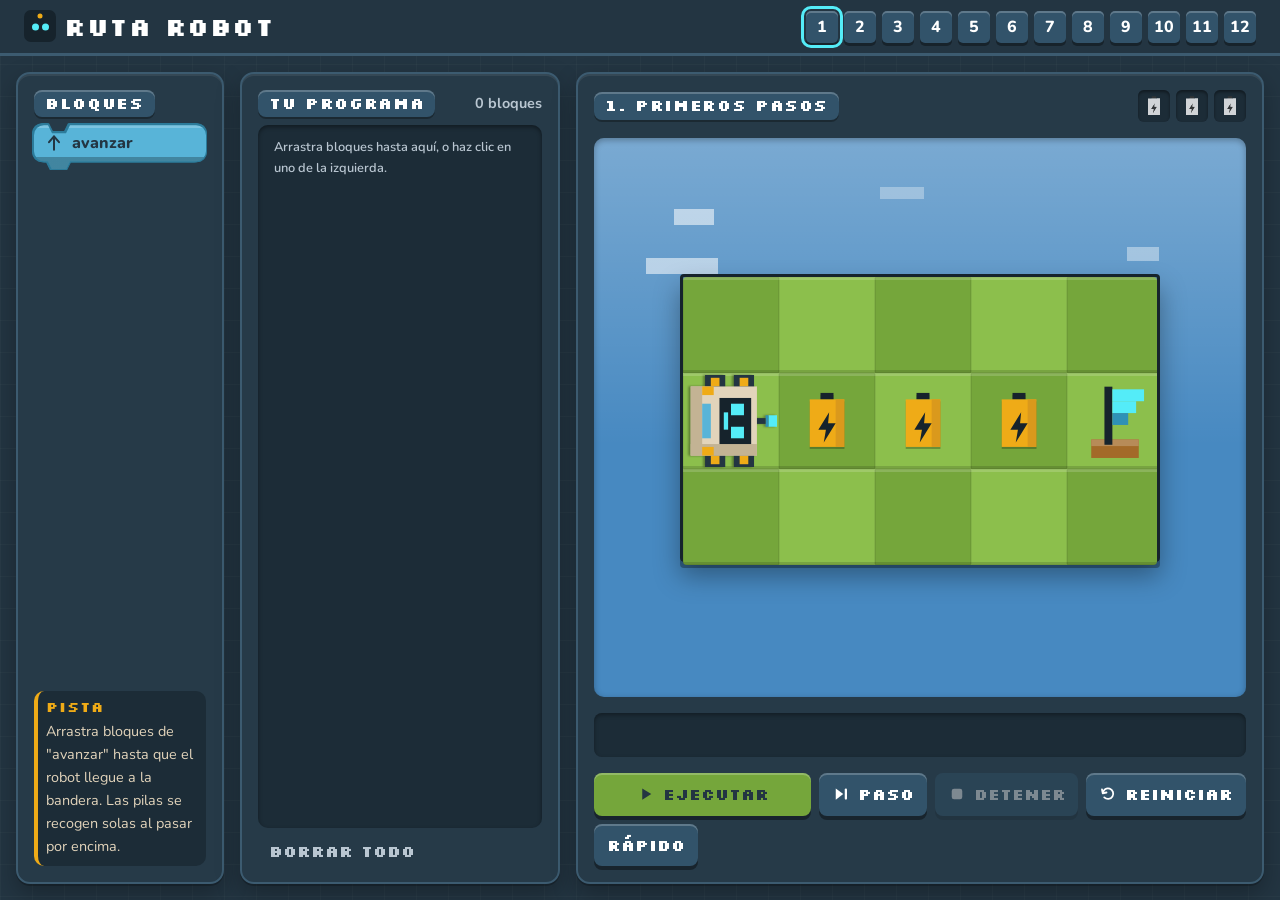
==== commit 7858591c: "Acorta el boton del dialogo a "Siguiente" Con la tipografia de pixeles "Siguiente nivel" no cabia en" ====
--- a/index.html
+++ b/index.html
@@ -83,7 +83,7 @@
     <p class="dialog-text" id="dialog-text"></p>
     <div class="dialog-actions">
       <button class="btn btn-quiet" id="again-btn" type="button">Jugar de nuevo</button>
-      <button class="btn btn-run" id="next-btn" type="button">Siguiente nivel</button>
+      <button class="btn btn-run" id="next-btn" type="button">Siguiente</button>
     </div>
   </div>
 </div>
--- a/styles.css
+++ b/styles.css
@@ -121,6 +121,15 @@
   --game-floor: var(--rovi-pasto);
   --game-spark: var(--rovi-sol);
   --game-go: var(--rovi-pasto);
+
+  /* Opening a level builds its world: one tile at a time, then everything on top drops
+     in together. `--tile-step` is how long a tile waits for its turn and `--tile-rise`
+     how long it then takes to land, so the build lasts one step per tile plus one rise.
+     At these two the biggest level, seven by seven, is finished inside 1.3 seconds —
+     the intro plays on every level a child opens, and it cannot be something they learn
+     to sit through. */
+  --tile-step: 12ms;
+  --tile-rise: .26s;
 
   --game-topbar: 3.5rem;
   --game-shadow: 0 2px 0 rgba(0, 0, 0, .22), 0 10px 24px rgba(0, 0, 0, .28);
@@ -736,7 +745,11 @@
   padding: 0;
   border: 3px solid var(--rovi-tinta);
   border-radius: 4px;
-  background: var(--game-floor);
+  /* Not the grass colour, on purpose. The tiles cover this completely once they have
+     landed, so it is only ever seen while the level is building itself — and against
+     green the tiles rise into a green square and the sweep is invisible. A shadow is
+     what a plot of ground with nothing on it should look like. */
+  background: rgba(0, 0, 0, .18);
   box-shadow: 0 6px 0 rgba(0, 0, 0, .3), 0 14px 26px rgba(0, 0, 0, .35);
 }
 
@@ -757,6 +770,18 @@
     inset 0 3px 0 rgba(255, 255, 255, .16),
     inset 0 -3px 0 rgba(0, 0, 0, .14),
     inset 0 0 0 1px rgba(0, 0, 0, .07);
+  /* `backwards` is what keeps a tile invisible until its turn comes: without it every
+     tile is drawn in place first and the sweep only starts afterwards. */
+  animation: tile-rise var(--tile-rise) ease-out backwards;
+  animation-delay: calc(var(--i, 0) * var(--tile-step));
+}
+
+/* Rising and not falling: the ground comes up out of the sky it is floating in. The
+   travel is short because `.floor` clips at its own edge, and a tile that starts far
+   below its square would be cut in half on the way up. */
+@keyframes tile-rise {
+  from { transform: translateY(12px) scale(.92); opacity: 0; }
+  to { transform: none; opacity: 1; }
 }
 
 .cell-alt { background: var(--rovi-pasto-claro); }
@@ -795,6 +820,26 @@
 .goal svg { padding: 6%; }
 .battery svg { padding: 14%; }
 
+/* Once the last tile has landed, everything standing on the world drops onto it — all
+   of it together, so a level reads first as ground and then as a puzzle laid out on it.
+   The delay is the whole build — a step for every tile plus the last one's rise — and
+   then a beat. Leaving the rise out of that sum is the obvious mistake: the batteries
+   start falling while the bottom row is still on its way up.
+
+   The animation goes on the sprite's child and never on the sprite itself: the sprite's
+   own transform is what places it on the grid, and animating that would send every
+   battery falling from the top left corner of the board. */
+.sprite > * {
+  animation: sprite-drop .36s cubic-bezier(.25, .9, .35, 1.15) backwards;
+  animation-delay: calc(var(--tiles, 30) * var(--tile-step) + var(--tile-rise) + 40ms);
+}
+
+@keyframes sprite-drop {
+  from { transform: translateY(-55%); opacity: 0; }
+  60% { opacity: 1; }
+  to { transform: none; opacity: 1; }
+}
+
 .robot { z-index: 3; transition: transform .3s ease-in-out; }
 
 .robot-inner {
@@ -803,6 +848,17 @@
   transform: rotate(var(--spin, 0deg));
   transition: transform .3s ease-in-out;
   filter: drop-shadow(0 2px 1px rgba(0, 0, 0, .35));
+  animation-name: robot-drop;
+}
+
+/* The robot falls with the others but has to keep the heading it starts the level with,
+   so it needs its own keyframes. The translate is written before the rotate on purpose:
+   that way it falls straight down the screen instead of down the robot's own rotated
+   frame, which is what -Y means everywhere else in this file. */
+@keyframes robot-drop {
+  from { transform: translateY(-55%) rotate(var(--spin, 0deg)); opacity: 0; }
+  60% { opacity: 1; }
+  to { transform: rotate(var(--spin, 0deg)); opacity: 1; }
 }
 
 /* Rovi from above: the cream shell, the dark screen it wears its face on, four black
@@ -1019,6 +1075,9 @@
 
 @media (prefers-reduced-motion: reduce) {
   .robot, .robot-inner, .battery, .pip-slot { transition-duration: .01ms; }
+  /* The level has to be on screen at once, not built: `backwards` would otherwise hold
+     every tile and every sprite hidden until a delay that no longer runs. */
+  .cell, .sprite > *,
   .robot.is-bumping .robot-inner,
   .robot.is-happy .robot-inner,
   .block.is-running { animation: none; }
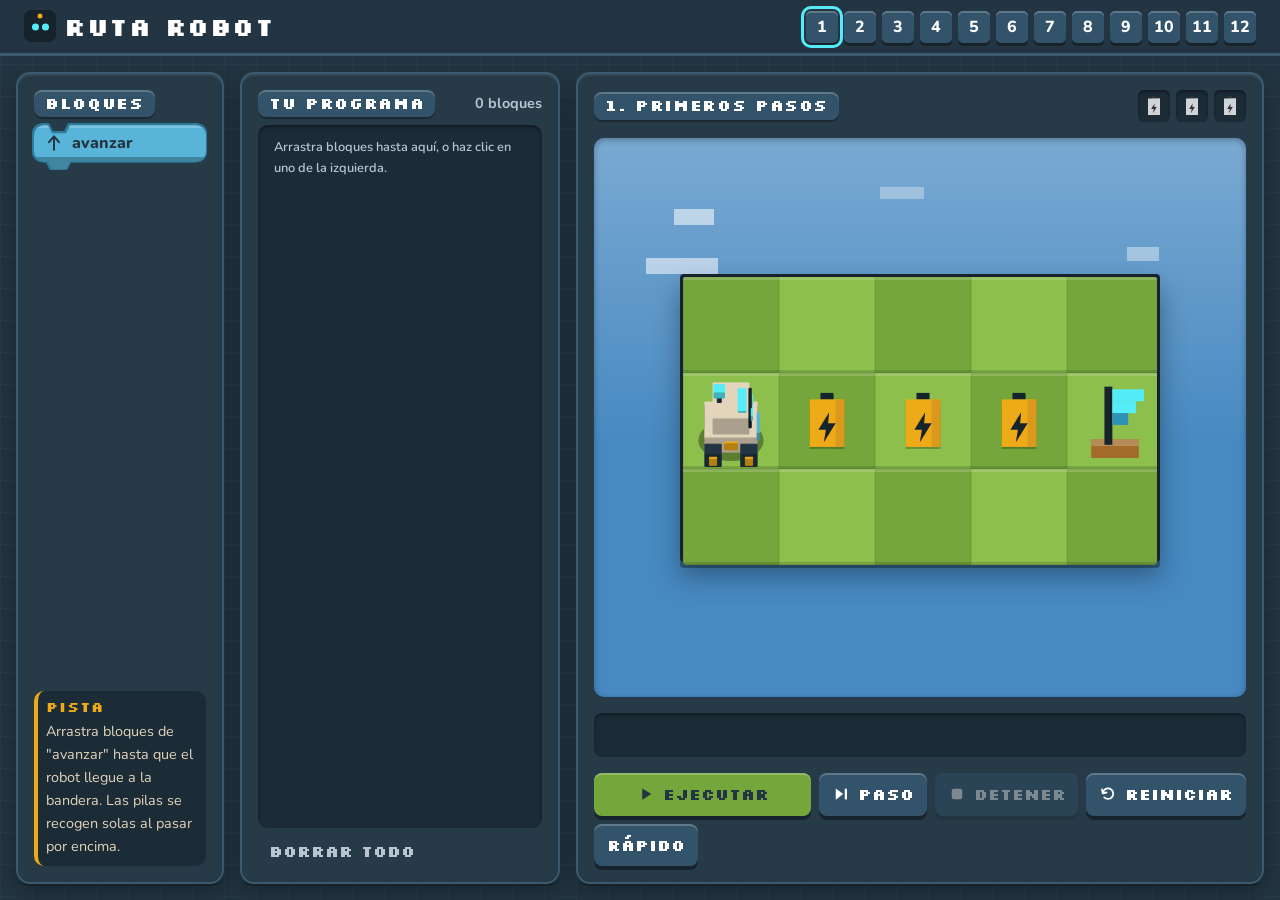
==== commit 64a56151: "Convierte al robot en un modelo 2.5D Rovi deja de ser un dibujo plano que rota y pasa a ser un model" ====
--- a/index.html
+++ b/index.html
@@ -89,6 +89,7 @@
 </div>
 
 <script src="src/levels.js"></script>
+<script src="src/robot.js"></script>
 <script src="src/board.js"></script>
 <script src="src/editor.js"></script>
 <script src="src/runner.js"></script>
--- a/styles.css
+++ b/styles.css
@@ -842,53 +842,25 @@
 
 .robot { z-index: 3; transition: transform .3s ease-in-out; }
 
-.robot-inner {
-  width: 100%;
-  height: 100%;
-  transform: rotate(var(--spin, 0deg));
-  transition: transform .3s ease-in-out;
-  filter: drop-shadow(0 2px 1px rgba(0, 0, 0, .35));
-  animation-name: robot-drop;
-}
-
-/* The robot falls with the others but has to keep the heading it starts the level with,
-   so it needs its own keyframes. The translate is written before the rotate on purpose:
-   that way it falls straight down the screen instead of down the robot's own rotated
-   frame, which is what -Y means everywhere else in this file. */
-@keyframes robot-drop {
-  from { transform: translateY(-55%) rotate(var(--spin, 0deg)); opacity: 0; }
-  60% { opacity: 1; }
-  to { transform: rotate(var(--spin, 0deg)); opacity: 1; }
-}
-
-/* Rovi from above: the cream shell, the dark screen it wears its face on, four black
-   wheels with amber hubs, and the cyan antenna cube pointing the way it will walk. */
-.robot-svg { padding: 2%; }
-.robot-shell { fill: var(--rovi-hueso); }
-.robot-shade { fill: var(--rovi-hueso-sombra); }
-.robot-screen { fill: var(--rovi-tinta); }
-.robot-eye { fill: var(--rovi-cian); }
-.robot-panel { fill: var(--rovi-agua-claro); }
-.robot-wheel { fill: var(--rovi-noche); }
-.robot-hub { fill: var(--game-spark); }
-.robot-spark { fill: var(--rovi-cian); }
-.robot-spark-shade { fill: var(--rovi-agua); }
-.robot-antenna { fill: var(--rovi-noche); }
-
-/* -Y in the robot's own rotated frame is always "forward", whatever the heading. */
-@keyframes robot-bump {
-  0%, 100% { transform: rotate(var(--spin, 0deg)) translateY(0); }
-  45% { transform: rotate(var(--spin, 0deg)) translateY(-22%); }
-}
-
-.robot.is-bumping .robot-inner { animation: robot-bump .38s ease-out; }
-
-@keyframes robot-cheer {
-  0%, 100% { transform: rotate(var(--spin, 0deg)) scale(1); }
-  40% { transform: rotate(var(--spin, 0deg)) scale(1.16); }
-}
-
-.robot.is-happy .robot-inner { animation: robot-cheer .5s ease-in-out 2; }
+.robot-inner { width: 100%; height: 100%; }
+
+/* The robot is the one thing on the board with height, so it is drawn into a canvas
+   that is wider than the square it stands on and overflows it — see src/robot.js. The
+   canvas is centred on the cell and the model's own ground point is offset inside it,
+   which is what decides where the robot appears to be standing. Nothing here rotates:
+   turning happens in the model, under a fixed camera. */
+.robot-canvas {
+  position: absolute;
+  left: 50%;
+  top: 50%;
+  transform: translate(-50%, -50%);
+  pointer-events: none;
+}
+
+/* The colours the model is painted in are read straight off these tokens by robot.js
+   and shaded per face there, so the robot has no fill rules of its own any more. The
+   bump and the cheer moved into the model too: both are movements in three dimensions
+   now — a shove along whatever the robot is facing, and a hop straight up. */
 
 /* The flag is cyan, not green: it stands on grass, and the concept's own beacon is the
    same cyan as Rovi's eyes. It turns amber once it is reached, because yellow is the
@@ -1073,13 +1045,13 @@
   .board-wrap { min-height: 16rem; }
 }
 
+/* robot.js checks this query itself and stops turning, bumping and hopping — CSS cannot
+   reach inside a canvas. */
 @media (prefers-reduced-motion: reduce) {
-  .robot, .robot-inner, .battery, .pip-slot { transition-duration: .01ms; }
+  .robot, .battery, .pip-slot { transition-duration: .01ms; }
   /* The level has to be on screen at once, not built: `backwards` would otherwise hold
      every tile and every sprite hidden until a delay that no longer runs. */
   .cell, .sprite > *,
-  .robot.is-bumping .robot-inner,
-  .robot.is-happy .robot-inner,
   .block.is-running { animation: none; }
   .block.is-running { filter: drop-shadow(0 0 4px var(--rovi-cian)); }
 }
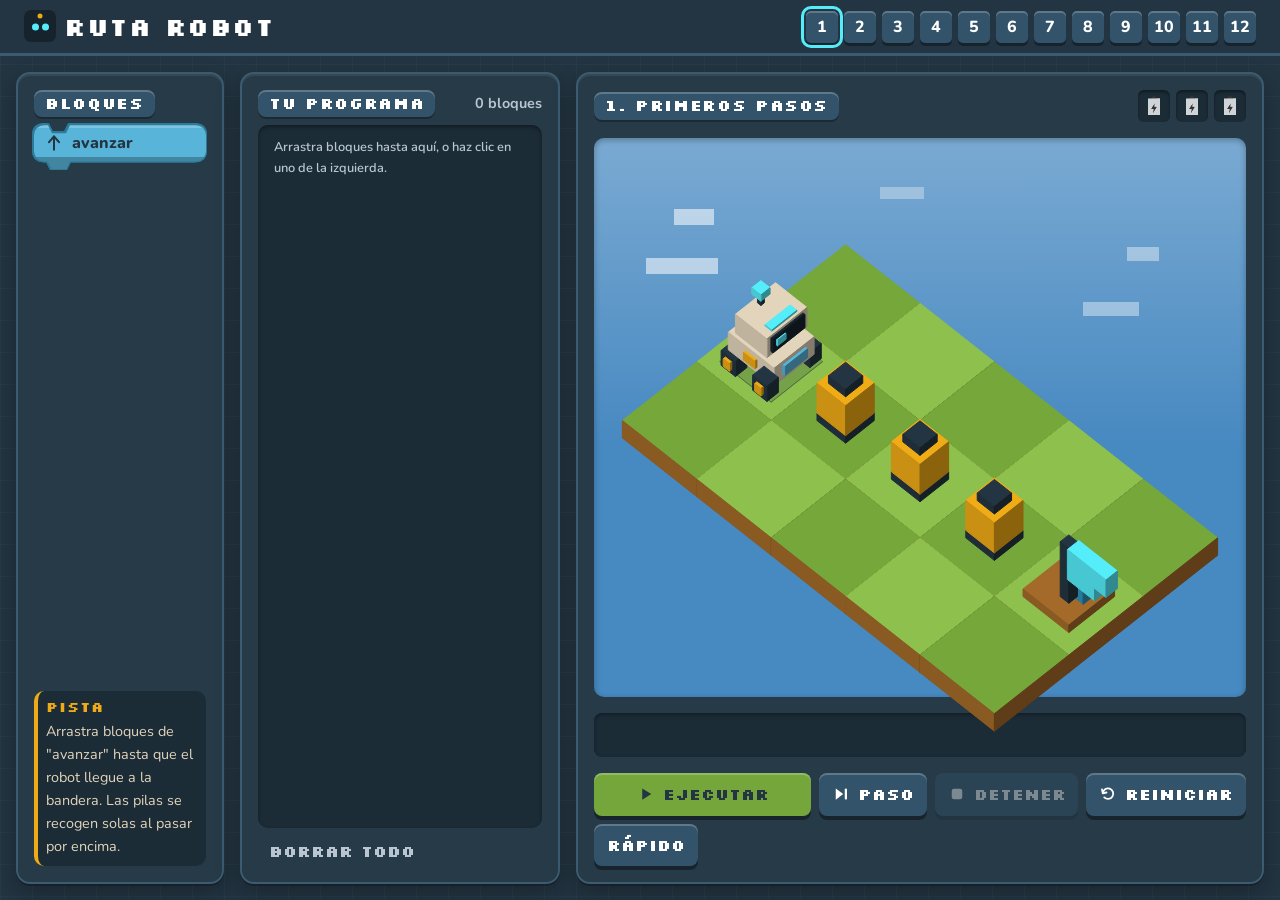
==== commit 0fcb5335: "Pasa el tablero completo a 2.5D El piso, los muros, la bandera, las pilas y el robot dejan de ser el" ====
--- a/index.html
+++ b/index.html
@@ -89,7 +89,8 @@
 </div>
 
 <script src="src/levels.js"></script>
-<script src="src/robot.js"></script>
+<script src="src/voxel.js"></script>
+<script src="src/models.js"></script>
 <script src="src/board.js"></script>
 <script src="src/editor.js"></script>
 <script src="src/runner.js"></script>
--- a/styles.css
+++ b/styles.css
@@ -1,10 +1,16 @@
 /* Ruta Robot — all the styles for the game.
 
-   This is the "Rovi" concept skin (`assets/rovi concept.png`): a voxel world seen from
-   above, dark navy chrome, cream and cyan robot, grass and stone blocks. The board keeps
-   its top-down grid — an isometric board would break the robot's rotation, the drag and
-   drop and every level map — so depth is faked the way a voxel game fakes it in a map
-   view: a light top edge and a dark bottom edge on every block.
+   This is the "Rovi" concept skin (`assets/rovi-concept.png`): a voxel world, dark navy
+   chrome, a cream and cyan robot, grass and stone blocks.
+
+   THE BOARD IS NOT STYLED HERE. It is a single canvas — the ground, the walls, the flag,
+   the batteries and the robot are all boxes drawn under one camera, in src/voxel.js. The
+   only rule that matters about it is that there is exactly one camera; the way that gets
+   broken is by drawing "just this one thing" some other way, in CSS, on top.
+
+   What is left in this file is the chrome around the board, and it fakes depth the way a
+   flat interface can: a light top edge and a dark bottom edge on every panel, chip and
+   button, which is what --face-lit and --face-dark are for.
 
    COLOURS ARE THE ONE PLACE THIS BRANCH BREAKS THE HOUSE RULE. The rest of the repo
    resolves every colour through the `--rb-*` tokens copied from ~/marca. The concept
@@ -117,19 +123,12 @@
   --edge-move: color-mix(in srgb, var(--rovi-agua) 76%, var(--rovi-noche));
   --edge-loop: color-mix(in srgb, var(--rovi-naranja) 70%, var(--rovi-noche));
 
-  --game-wall: var(--rovi-piedra);
-  --game-floor: var(--rovi-pasto);
+  /* The ground, the walls and everything else on the board are painted by voxel.js,
+     which reads the --rovi-* tokens above directly. They have no --game-* alias because
+     nothing in this file paints them any more — but they are still in use, and deleting
+     one because CSS never mentions it would blank part of the world. */
   --game-spark: var(--rovi-sol);
   --game-go: var(--rovi-pasto);
-
-  /* Opening a level builds its world: one tile at a time, then everything on top drops
-     in together. `--tile-step` is how long a tile waits for its turn and `--tile-rise`
-     how long it then takes to land, so the build lasts one step per tile plus one rise.
-     At these two the biggest level, seven by seven, is finished inside 1.3 seconds —
-     the intro plays on every level a child opens, and it cannot be something they learn
-     to sit through. */
-  --tile-step: 12ms;
-  --tile-rise: .26s;
 
   --game-topbar: 3.5rem;
   --game-shadow: 0 2px 0 rgba(0, 0, 0, .22), 0 10px 24px rgba(0, 0, 0, .28);
@@ -342,6 +341,13 @@
 }
 
 .pip-slot.is-on .pip { opacity: 1; filter: none; }
+
+/* The pips are the last drawing of a battery left in the page: on the board it is three
+   boxes under the camera now, but the three sockets beside the level name are flat SVG
+   and need their own fills. */
+.pip .battery-body { fill: var(--game-spark); }
+.pip .battery-shade { fill: color-mix(in srgb, var(--game-spark) 72%, var(--rovi-tierra)); }
+.pip .battery-cap, .pip .battery-bolt { fill: var(--rovi-tinta); }
 
 /* ---------- blocks ---------- */
 
@@ -711,14 +717,13 @@
 
 .board-panel { gap: var(--rb-space-2); }
 
-/* The world sits under the concept's sky, with four voxel clouds ruled into it. Each
+/* The world sits under the concept's sky, with five voxel clouds ruled into it. Each
    cloud is a flat `linear-gradient` layer — a hard-edged rectangle, because a blurred
    radial one would be the only soft thing on the page. */
 .board-wrap {
   flex: 1;
   min-height: 0;
   display: grid;
-  place-items: center;
   padding: var(--rb-space-2);
   border-radius: 10px;
   background-color: var(--rovi-cielo);
@@ -735,156 +740,13 @@
   box-shadow: inset 0 2px 6px rgba(0, 0, 0, .3);
 }
 
-/* A slab of world: the grid of blocks, with a dark rim and a hard edge under it so the
-   whole board reads as one thick piece of ground sitting in the sky. */
-.board {
-  position: relative;
-  --cell: 3rem;
-  width: calc(var(--cell) * var(--cols));
-  height: calc(var(--cell) * var(--rows));
-  padding: 0;
-  border: 3px solid var(--rovi-tinta);
-  border-radius: 4px;
-  /* Not the grass colour, on purpose. The tiles cover this completely once they have
-     landed, so it is only ever seen while the level is building itself — and against
-     green the tiles rise into a green square and the sweep is invisible. A shadow is
-     what a plot of ground with nothing on it should look like. */
-  background: rgba(0, 0, 0, .18);
-  box-shadow: 0 6px 0 rgba(0, 0, 0, .3), 0 14px 26px rgba(0, 0, 0, .35);
-}
-
-.floor {
-  display: grid;
-  grid-template-columns: repeat(var(--cols), var(--cell));
-  grid-template-rows: repeat(var(--rows), var(--cell));
-  border-radius: inherit;
-  overflow: hidden;
-}
-
-/* One floor colour, checkered only in lightness. Two different hues read as two
-   different terrains, and a child asks whether the blue squares are water. Each square
-   is a grass block seen from above: lit on its top edge, shaded on its bottom one. */
-.cell {
-  background: var(--game-floor);
-  box-shadow:
-    inset 0 3px 0 rgba(255, 255, 255, .16),
-    inset 0 -3px 0 rgba(0, 0, 0, .14),
-    inset 0 0 0 1px rgba(0, 0, 0, .07);
-  /* `backwards` is what keeps a tile invisible until its turn comes: without it every
-     tile is drawn in place first and the sweep only starts afterwards. */
-  animation: tile-rise var(--tile-rise) ease-out backwards;
-  animation-delay: calc(var(--i, 0) * var(--tile-step));
-}
-
-/* Rising and not falling: the ground comes up out of the sky it is floating in. The
-   travel is short because `.floor` clips at its own edge, and a tile that starts far
-   below its square would be cut in half on the way up. */
-@keyframes tile-rise {
-  from { transform: translateY(12px) scale(.92); opacity: 0; }
-  to { transform: none; opacity: 1; }
-}
-
-.cell-alt { background: var(--rovi-pasto-claro); }
-
-/* Walls are stone cubes, not holes: square-cornered, lit hard on top and cut dark
-   underneath, so they stand above the grass instead of sinking into it. */
-.cell-wall {
-  background: var(--game-wall);
-  background-image:
-    linear-gradient(135deg, rgba(255, 255, 255, .1) 25%, transparent 25%, transparent 50%,
-      rgba(255, 255, 255, .1) 50%, rgba(255, 255, 255, .1) 75%, transparent 75%);
-  background-size: 8px 8px;
-  border-radius: 2px;
-  box-shadow:
-    inset 0 4px 0 rgba(255, 255, 255, .26),
-    inset 4px 0 0 rgba(255, 255, 255, .12),
-    inset -4px 0 0 rgba(0, 0, 0, .16),
-    inset 0 -5px 0 rgba(0, 0, 0, .34),
-    inset 0 0 0 1px var(--rovi-tinta);
-}
-
-.sprite {
-  position: absolute;
-  top: 0;
-  left: 0;
-  width: var(--cell);
-  height: var(--cell);
-  transform: translate(calc(var(--x) * var(--cell)), calc(var(--y) * var(--cell)));
-}
-
-.sprite svg { width: 100%; height: 100%; display: block; }
-
-/* Padding goes on the svg, never on the .sprite: a percentage padding resolves against
-   the *board's* width, so 12% on a sprite was wider than a whole cell and collapsed the
-   drawing to nothing. That is how the batteries went missing. */
-.goal svg { padding: 6%; }
-.battery svg { padding: 14%; }
-
-/* Once the last tile has landed, everything standing on the world drops onto it — all
-   of it together, so a level reads first as ground and then as a puzzle laid out on it.
-   The delay is the whole build — a step for every tile plus the last one's rise — and
-   then a beat. Leaving the rise out of that sum is the obvious mistake: the batteries
-   start falling while the bottom row is still on its way up.
-
-   The animation goes on the sprite's child and never on the sprite itself: the sprite's
-   own transform is what places it on the grid, and animating that would send every
-   battery falling from the top left corner of the board. */
-.sprite > * {
-  animation: sprite-drop .36s cubic-bezier(.25, .9, .35, 1.15) backwards;
-  animation-delay: calc(var(--tiles, 30) * var(--tile-step) + var(--tile-rise) + 40ms);
-}
-
-@keyframes sprite-drop {
-  from { transform: translateY(-55%); opacity: 0; }
-  60% { opacity: 1; }
-  to { transform: none; opacity: 1; }
-}
-
-.robot { z-index: 3; transition: transform .3s ease-in-out; }
-
-.robot-inner { width: 100%; height: 100%; }
-
-/* The robot is the one thing on the board with height, so it is drawn into a canvas
-   that is wider than the square it stands on and overflows it — see src/robot.js. The
-   canvas is centred on the cell and the model's own ground point is offset inside it,
-   which is what decides where the robot appears to be standing. Nothing here rotates:
-   turning happens in the model, under a fixed camera. */
-.robot-canvas {
-  position: absolute;
-  left: 50%;
-  top: 50%;
-  transform: translate(-50%, -50%);
-  pointer-events: none;
-}
-
-/* The colours the model is painted in are read straight off these tokens by robot.js
-   and shaded per face there, so the robot has no fill rules of its own any more. The
-   bump and the cheer moved into the model too: both are movements in three dimensions
-   now — a shove along whatever the robot is facing, and a hop straight up. */
-
-/* The flag is cyan, not green: it stands on grass, and the concept's own beacon is the
-   same cyan as Rovi's eyes. It turns amber once it is reached, because yellow is the
-   reward everywhere else on this page. */
-.goal { z-index: 1; }
-.goal-base { fill: var(--rovi-tierra); }
-.goal-base-top { fill: color-mix(in srgb, var(--rovi-tierra) 78%, white); }
-.goal-pole { fill: var(--rovi-tinta); }
-.goal-cloth { fill: var(--rovi-cian); }
-.goal-cloth-shade { fill: var(--rovi-agua); }
-.goal.is-reached .goal-cloth { fill: var(--game-spark); }
-.goal.is-reached .goal-cloth-shade { fill: var(--rovi-tierra); }
-
-.battery { z-index: 2; transition: transform .25s ease, opacity .25s ease; }
-.battery svg { filter: drop-shadow(0 2px 0 rgba(0, 0, 0, .25)); }
-.battery-body { fill: var(--game-spark); }
-.battery-shade { fill: color-mix(in srgb, var(--game-spark) 72%, var(--rovi-tierra)); }
-.battery-cap { fill: var(--rovi-tinta); }
-.battery-bolt { fill: var(--rovi-tinta); }
-
-.battery.is-taken {
-  transform: translate(calc(var(--x) * var(--cell)), calc(var(--y) * var(--cell))) scale(.2);
-  opacity: 0;
-}
+/* There is nothing left to style here. The board is a single canvas: the ground, the
+   walls, the flag, the batteries and the robot are all boxes drawn under one camera —
+   see src/voxel.js. It has no CSS size of its own on purpose, because `fit()` measures
+   this element to decide how big a square can be. */
+.board { position: relative; width: 100%; height: 100%; }
+
+.board-canvas { display: block; }
 
 /* ---------- controls ---------- */
 
@@ -1045,13 +907,11 @@
   .board-wrap { min-height: 16rem; }
 }
 
-/* robot.js checks this query itself and stops turning, bumping and hopping — CSS cannot
-   reach inside a canvas. */
+/* Nothing on the board is listed here, and it is not an oversight: board.js checks this
+   query itself and builds the level, walks and turns with every animation switched off.
+   CSS cannot reach inside a canvas. */
 @media (prefers-reduced-motion: reduce) {
-  .robot, .battery, .pip-slot { transition-duration: .01ms; }
-  /* The level has to be on screen at once, not built: `backwards` would otherwise hold
-     every tile and every sprite hidden until a delay that no longer runs. */
-  .cell, .sprite > *,
+  .pip-slot { transition-duration: .01ms; }
   .block.is-running { animation: none; }
   .block.is-running { filter: drop-shadow(0 0 4px var(--rovi-cian)); }
 }
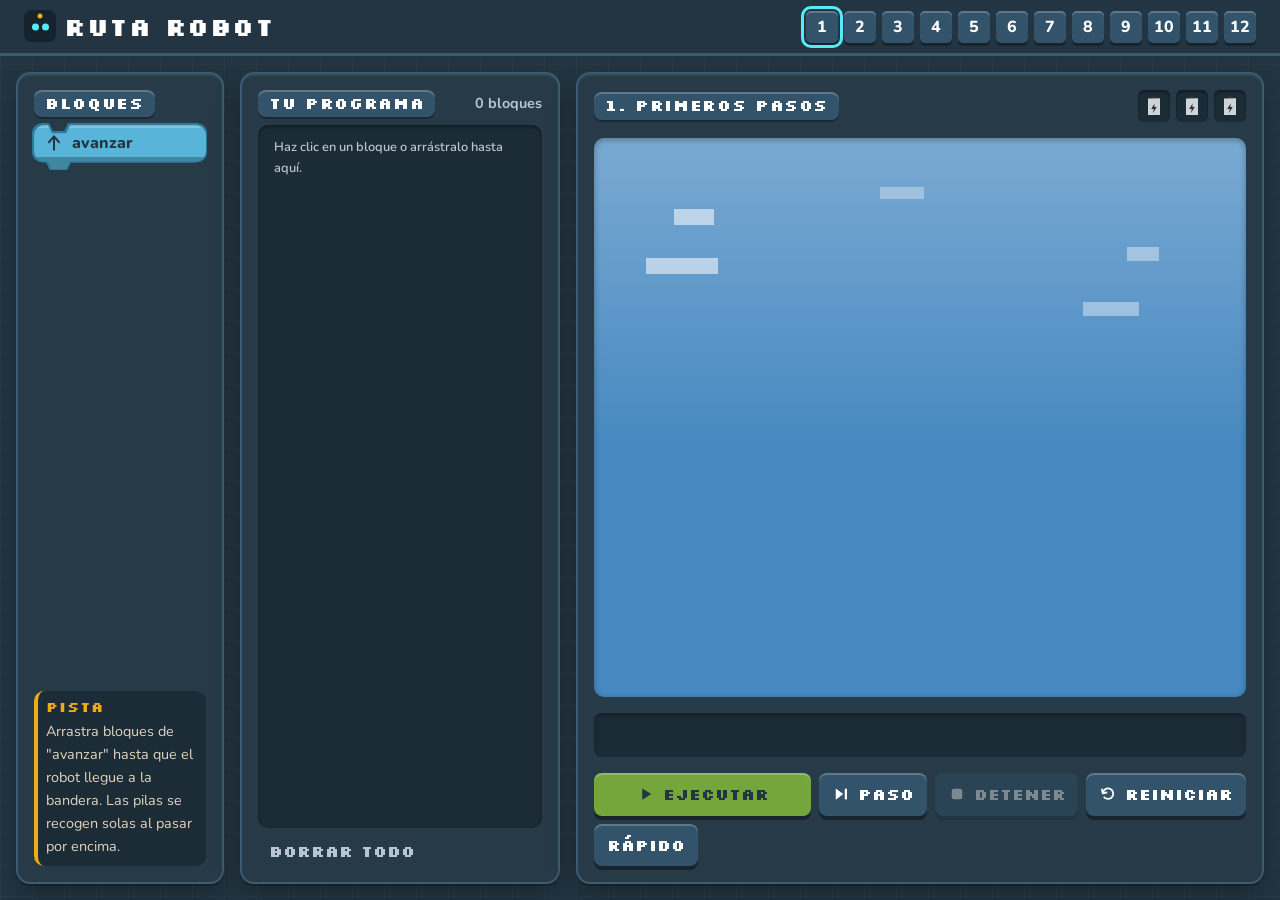
==== commit 6ef240d0: "Adapta el juego a celulares y tablets En tablets y celulares horizontales el tablero queda en una co" ====
--- a/index.html
+++ b/index.html
@@ -2,7 +2,7 @@
 <html lang="es-CL">
 <head>
 <meta charset="utf-8">
-<meta name="viewport" content="width=device-width, initial-scale=1">
+<meta name="viewport" content="width=device-width, initial-scale=1, viewport-fit=cover">
 <title>Ruta Robot — robotes.org</title>
 <meta name="description" content="Juego de programación por bloques para 3º y 4º básico: guía al robot hasta la bandera.">
 <link rel="icon" href="assets/logo/favicon.svg" type="image/svg+xml">
@@ -56,19 +56,19 @@
     <div class="controls">
       <button class="btn btn-run" id="run-btn" type="button">
         <svg class="btn-icon" viewBox="0 0 24 24" aria-hidden="true"><path d="M7 4.5 L19 12 L7 19.5 Z"/></svg>
-        Ejecutar
+        <span class="btn-label">Ejecutar</span>
       </button>
       <button class="btn" id="step-btn" type="button" title="Ejecuta un bloque y espera">
         <svg class="btn-icon" viewBox="0 0 24 24" aria-hidden="true"><path d="M5 4.5 L15 12 L5 19.5 Z"/><rect x="17" y="4.5" width="3" height="15" rx="1.5"/></svg>
-        Paso
+        <span class="btn-label">Paso</span>
       </button>
       <button class="btn" id="stop-btn" type="button" title="Detiene el robot donde va">
         <svg class="btn-icon" viewBox="0 0 24 24" aria-hidden="true"><rect x="5" y="5" width="14" height="14" rx="3"/></svg>
-        Detener
+        <span class="btn-label">Detener</span>
       </button>
       <button class="btn" id="reset-btn" type="button" title="Devuelve el robot al inicio">
         <svg class="btn-icon" viewBox="0 0 24 24" aria-hidden="true" fill="none" stroke="currentColor" stroke-width="2.4" stroke-linecap="round" stroke-linejoin="round"><path d="M5 11 A7 7 0 1 1 7 16.5 M4 6 L5 11 L10 10"/></svg>
-        Reiniciar
+        <span class="btn-label">Reiniciar</span>
       </button>
       <button class="btn btn-speed" id="speed-btn" type="button" aria-pressed="false">Rápido</button>
     </div>
--- a/styles.css
+++ b/styles.css
@@ -898,13 +898,97 @@
 
 /* ---------- narrow screens ---------- */
 
+/* Tablets, and phones held sideways: two columns. The blocks and the program share
+   the left one, the board takes the right one, so the robot is never below the fold
+   while the child builds. The page scrolls if the screen is short. */
 @media (max-width: 60rem) {
-  body { height: auto; }
-  .stage { grid-template-columns: 1fr; }
+  body { height: auto; min-height: 100%; }
+
+  .topbar { height: auto; min-height: var(--game-topbar); flex-wrap: wrap; row-gap: .25rem;
+            padding: .5rem var(--rb-space-2); }
+  /* One row that scrolls sideways instead of wrapping into three. The padding keeps
+     the current level's outline and the buttons' hard shadow from being clipped. */
+  .levels { flex-wrap: nowrap; overflow-x: auto; max-width: 100%; padding: 5px 5px 8px;
+            scrollbar-width: none; -webkit-overflow-scrolling: touch; }
+  .levels::-webkit-scrollbar { display: none; }
+  .level-btn { flex: none; }
+
+  .stage {
+    grid-template-columns: minmax(0, 16rem) minmax(0, 1fr);
+    grid-template-areas: "palette board" "program board";
+    grid-template-rows: auto 1fr;
+    min-height: calc(100dvh - var(--game-topbar));
+  }
+  .palette-panel { grid-area: palette; }
+  .program-panel { grid-area: program; }
+  .board-panel { grid-area: board; }
   .palette { flex-direction: row; flex-wrap: wrap; }
-  .palette .block { width: auto; flex: 1 1 8rem; }
-  .program { min-height: 12rem; }
-  .board-wrap { min-height: 16rem; }
+  .palette .block { width: auto; flex: 1 1 7rem; }
+  .program { min-height: 9rem; }
+  .board-wrap { min-height: 15rem; }
+  .counter { font-size: var(--rb-text-base); }
+  .panel-title { flex-wrap: wrap; }
+
+  .controls { flex-wrap: nowrap; }
+  /* The secondary buttons keep their icon and lose the word, so the five fit on one
+     line beside a board that is narrower than on a computer. The word stays in the
+     accessibility tree: a screen reader still says «Paso», «Detener», «Reiniciar». */
+  .controls .btn:not(.btn-run) .btn-label {
+    position: absolute; width: 1px; height: 1px; overflow: hidden; clip: rect(0 0 0 0); white-space: nowrap;
+  }
+}
+
+/* Phones held sideways: the screen is short, so the board stays in view while the
+   left column scrolls, and the controls go to the bar at the bottom (below). */
+@media (max-width: 60rem) and (max-height: 30rem) {
+  .board-panel { position: sticky; top: var(--rb-space-1); align-self: start; }
+  /* 100dvh less the bar, the sticky offset, the panel's title, status and padding. */
+  .board-wrap { min-height: 0; height: calc(100dvh - 13.5rem); }
+  .status { min-height: 2.25rem; padding-block: .35rem; }
+  .stage { min-height: 0; }
+}
+
+/* Phones held upright: one column, board first, and the controls pinned to the bottom
+   of the screen so «Ejecutar» is always under the thumb. */
+@media (max-width: 40rem) {
+  .topbar { padding: .5rem var(--rb-space-1) .25rem; }
+  .brand-mark { width: 1.75rem; height: 1.75rem; }
+  .brand-name { font-size: var(--rb-text-lg); }
+  .levels { width: 100%; margin-left: 0; }
+
+  .stage {
+    grid-template-columns: minmax(0, 1fr);
+    grid-template-areas: "board" "palette" "program";
+    grid-template-rows: auto;
+    min-height: 0;
+    gap: var(--rb-space-1);
+    padding: var(--rb-space-1) var(--rb-space-1) 0;
+  }
+  .panel { padding: .75rem; border-radius: 12px; }
+  .panel-title { font-size: var(--rb-text-base); }
+  .chip { font-size: var(--rb-text-sm); }
+  .board-panel { gap: var(--rb-space-1); scroll-margin-top: var(--rb-space-1); }
+  .board-wrap { min-height: 0; aspect-ratio: 5 / 4; padding: var(--rb-space-1); }
+  .status { min-height: 2.5rem; }
+  .program { min-height: 7rem; }
+
+}
+
+/* The controls bar, pinned to the bottom of the screen on phones either way up. */
+@media (max-width: 40rem), (max-width: 60rem) and (max-height: 30rem) {
+  .controls {
+    position: fixed;
+    left: 0; right: 0; bottom: 0;
+    z-index: 10;
+    gap: .375rem;
+    padding: .5rem max(var(--rb-space-1), env(safe-area-inset-right)) calc(.5rem + env(safe-area-inset-bottom)) max(var(--rb-space-1), env(safe-area-inset-left));
+    background: var(--game-chrome);
+    border-top: 3px solid var(--rovi-borde);
+  }
+  /* Room at the end of the page so the fixed bar never covers the program. */
+  body { padding-bottom: calc(4.25rem + env(safe-area-inset-bottom)); }
+  .controls .btn { min-width: 0; padding: .7rem .6rem; font-size: var(--rb-text-sm); }
+  .controls .btn-speed { font-size: var(--rb-text-xs); padding-inline: .5rem; }
 }
 
 /* Nothing on the board is listed here, and it is not an oversight: board.js checks this
